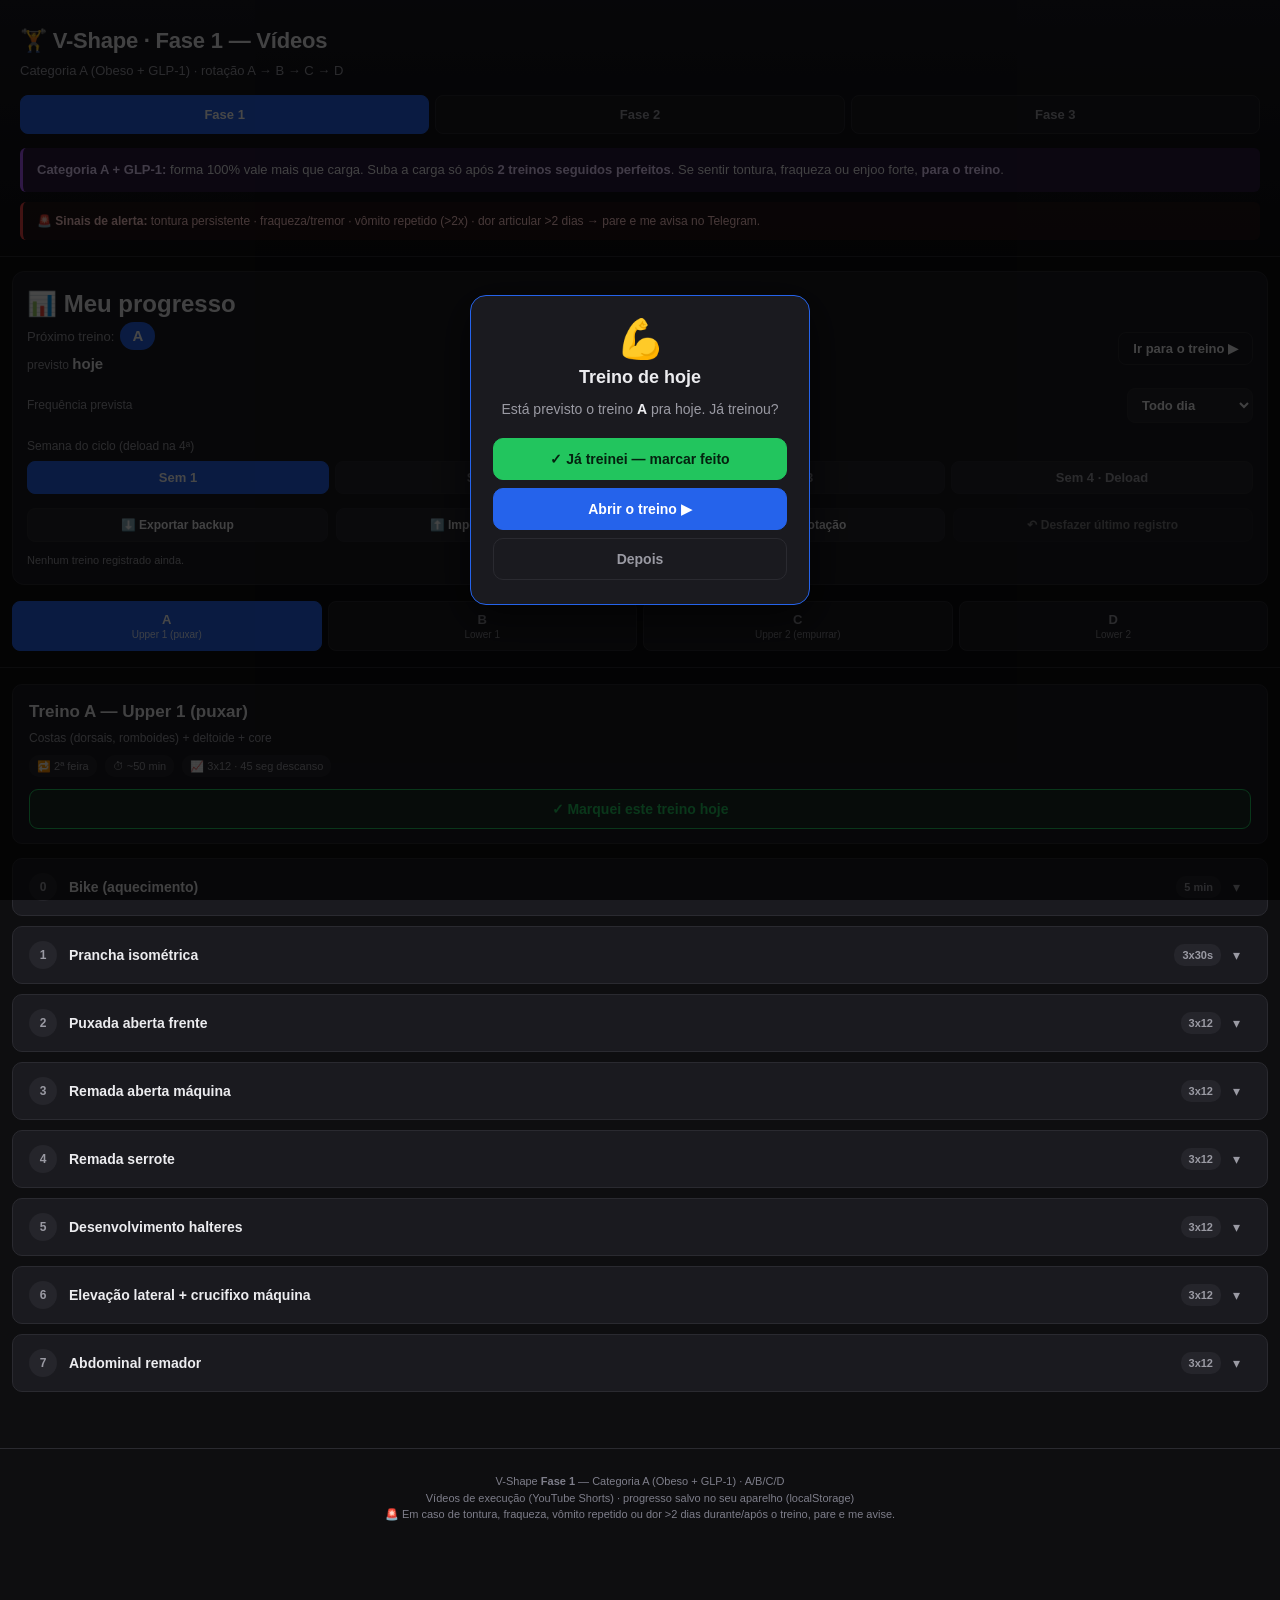
==== index.html @ 6eb4a3c4 "feat: desfazer último registro + confirmação de registro repetido marcarTreino() guarda o estado ant" ====
<!-- [2026-07-17] Protocolo "Blinda Lombar": adicionados Cat-Cow Segmentar (2x8-10)
     e Dead Bug com Controle (2x6-10/lado) no aquecimento dos dias Lower (B/D).
     Motivo: prevenção lombar pós-distensão (repouso médico 5 dias + medicação).
     Liberação médica necessária antes de executar. -->
<!DOCTYPE html>
<html lang="pt-BR">
<head>
<meta charset="UTF-8">
<meta name="viewport" content="width=device-width, initial-scale=1">
<title>V-Shape Fase 1 — Vídeos dos Treinos</title>
<meta name="theme-color" content="#3b82f6">
<meta name="apple-mobile-web-app-capable" content="yes">
<meta name="mobile-web-app-capable" content="yes">
<meta name="apple-mobile-web-app-status-bar-style" content="black-translucent">
<meta name="apple-mobile-web-app-title" content="V-Shape F1">
<link rel="manifest" href="./manifest.json">
<link rel="icon" type="image/svg+xml" href="./icon.svg">
<link rel="apple-touch-icon" href="./apple-touch-icon.png">
<style>
  :root{
    --bg:#0e0e10; --bg-card:#1a1a1f; --bg-soft:#25252b;
    --fg:#ececef; --fg-dim:#9a9aa3; --fg-mute:#7e7e8a;
    --accent:#2563eb; --accent-soft:#1e3a8a;
    --warn:#f59e0b; --warn-soft:#3a2a0e;
    --danger:#ef4444; --ok:#22c55e;
    --roxo:#a855f7; --roxo-soft:#2a1a3e;
    --border:#2a2a30;
  }
  *{box-sizing:border-box;margin:0;padding:0}
  html,body{background:var(--bg);color:var(--fg);font-family:-apple-system,BlinkMacSystemFont,"Segoe UI",Roboto,Helvetica,Arial,sans-serif;line-height:1.5}
  body{padding:0 0 60px;min-height:100vh}
  header{padding:24px 20px 16px;border-bottom:1px solid var(--border);background:linear-gradient(180deg,#181820,var(--bg))}
  header h1{font-size:22px;letter-spacing:-.01em}
  header .sub{font-size:13px;color:var(--fg-dim);margin-top:4px}
  .fase-switch{display:flex;gap:6px;margin-top:14px}
  .fase-switch a{flex:1;text-align:center;padding:9px 8px;border-radius:8px;font-size:13px;font-weight:600;text-decoration:none;border:1px solid var(--border);color:var(--fg-dim);background:var(--bg-card)}
  .fase-switch a.on{background:var(--accent);color:#fff;border-color:var(--accent)}
  .alerta{margin-top:14px;padding:12px 14px;background:var(--roxo-soft);border-left:3px solid var(--roxo);border-radius:6px;font-size:13px}
  .alerta strong{color:#e9d5ff}
  .sinais{margin-top:10px;padding:10px 14px;background:rgba(239,68,68,.08);border-left:3px solid var(--danger);border-radius:6px;font-size:12px;color:#fecaca}

  /* ===== Painel de controle ===== */
  .painel{margin:14px 12px 0;padding:14px 14px 16px;background:var(--bg-card);border:1px solid var(--border);border-radius:12px}
  .painel h3{font-size:12px;text-transform:uppercase;letter-spacing:.06em;color:var(--fg-dim);margin-bottom:10px}
  .painel-row{display:flex;flex-wrap:wrap;gap:10px;align-items:center;justify-content:space-between}
  .proximo-box{font-size:13px;color:var(--fg-dim)}
  .proximo-box b{color:var(--fg);font-size:15px}
  .proximo-tag{display:inline-block;background:var(--accent);color:#fff;font-weight:800;padding:3px 12px;border-radius:20px;font-size:15px;margin-left:6px}
  .semana-wrap{margin-top:14px}
  .semana-label{font-size:12px;color:var(--fg-dim);margin-bottom:6px;display:block}
  .semana-btns{display:flex;gap:6px}
  .semana-btns button{flex:1;padding:8px 4px;border-radius:8px;border:1px solid var(--border);background:var(--bg-soft);color:var(--fg-dim);font-size:13px;font-weight:700;cursor:pointer}
  .semana-btns button.on{background:var(--accent);color:#fff;border-color:var(--accent)}
  .semana-btns button.deload.on{background:var(--warn);color:#000;border-color:var(--warn)}
  .deload-banner{margin-top:12px;padding:11px 13px;background:var(--warn-soft);border:1px solid var(--warn);border-radius:8px;font-size:13px;color:#fde68a}
  .deload-banner strong{color:var(--warn)}
  .painel-actions{display:flex;gap:8px;margin-top:14px;flex-wrap:wrap}
  .painel-actions button{flex:1;min-width:130px;padding:9px 10px;border-radius:8px;border:1px solid var(--border);background:var(--bg-soft);color:var(--fg);font-size:12px;font-weight:600;cursor:pointer;font-family:inherit}
  .painel-actions button:hover{border-color:var(--accent)}
  .painel-actions button:disabled{opacity:.45;cursor:default;border-color:var(--border)}
  .hist-line{margin-top:10px;font-size:11px;color:var(--fg-mute)}
  .hist-line span{color:var(--fg-dim)}

  nav.tabs{display:flex;gap:6px;padding:16px 12px;background:var(--bg);position:sticky;top:0;z-index:10;border-bottom:1px solid var(--border);overflow-x:auto}
  nav.tabs button{flex:1;min-width:90px;padding:10px 8px;background:var(--bg-card);color:var(--fg-dim);border:1px solid var(--border);border-radius:8px;cursor:pointer;font-size:13px;font-weight:600;transition:all .15s}
  nav.tabs button:hover{border-color:var(--accent);color:var(--fg)}
  nav.tabs button.active{background:var(--accent);color:#fff;border-color:var(--accent)}
  nav.tabs button.feito::after{content:"✓";margin-left:5px;color:var(--ok);font-weight:800}
  nav.tabs button.active.feito::after{color:#fff}
  nav.tabs .tab-sub{display:block;font-size:10px;font-weight:400;opacity:.85;margin-top:2px}
  main{padding:16px 12px}
  .tab-content{display:none;animation:fadeIn .2s}
  .tab-content.active{display:block}
  @keyframes fadeIn{from{opacity:0;transform:translateY(4px)}to{opacity:1;transform:none}}
  .treino-header{padding:14px 16px;background:var(--bg-card);border-radius:10px;margin-bottom:14px;border:1px solid var(--border)}
  .treino-header h2{font-size:17px;margin-bottom:4px}
  .treino-header .foco{font-size:12px;color:var(--fg-dim)}
  .treino-header .meta{display:flex;gap:8px;flex-wrap:wrap;margin-top:8px}
  .treino-header .meta span{font-size:11px;padding:3px 8px;background:var(--bg-soft);border-radius:10px;color:var(--fg-dim)}
  .btn-feito{margin-top:12px;width:100%;padding:11px;border-radius:9px;border:1px solid var(--ok);background:rgba(34,197,94,.1);color:var(--ok);font-size:14px;font-weight:700;cursor:pointer;font-family:inherit}
  .btn-feito:hover{background:rgba(34,197,94,.18)}
  .btn-feito.done{background:var(--ok);color:#04210f}

  details.exercicio{background:var(--bg-card);border:1px solid var(--border);border-radius:10px;margin-bottom:10px;overflow:hidden;transition:border-color .15s}
  details.exercicio[open]{border-color:var(--accent)}
  details.exercicio summary{padding:14px 16px;cursor:pointer;list-style:none;display:flex;align-items:center;gap:12px;font-size:14px;font-weight:500;user-select:none}
  details.exercicio summary::-webkit-details-marker{display:none}
  details.exercicio summary:hover{background:rgba(59,130,246,.05)}
  .ex-num{flex:0 0 28px;height:28px;background:var(--bg-soft);color:var(--fg-dim);border-radius:50%;display:flex;align-items:center;justify-content:center;font-size:12px;font-weight:700}
  details.exercicio[open] .ex-num{background:var(--accent);color:#fff}
  .ex-nome{flex:1;font-weight:600}
  .ex-serie{font-size:11px;padding:3px 8px;background:var(--bg-soft);color:var(--fg-dim);border-radius:10px;font-weight:600;white-space:nowrap}
  .ex-toggle{flex:0 0 18px;color:var(--fg-dim);font-size:14px;transition:transform .2s}
  details.exercicio[open] .ex-toggle{transform:rotate(180deg)}
  .ex-conteudo{padding:0 16px 16px;display:grid;grid-template-columns:1fr;gap:14px}
  @media(min-width:760px){.ex-conteudo{grid-template-columns:340px 1fr}}
  .ex-video{background:#000;border-radius:8px;overflow:hidden;position:relative;aspect-ratio:9/16;max-width:280px;margin:0 auto}
  .ex-video .video-poster{position:relative;display:block;width:100%;height:100%;background:#000;cursor:pointer;overflow:hidden}
  .ex-video .video-poster img{width:100%;height:100%;object-fit:cover;display:block;transition:opacity .2s}
  .ex-video .video-poster:hover img{opacity:.8}
  .ex-video .play-btn{position:absolute;top:50%;left:50%;transform:translate(-50%,-50%);width:64px;height:64px;background:rgba(255,255,255,.95);border-radius:50%;display:flex;align-items:center;justify-content:center;color:#000;font-size:24px;padding-left:4px;box-shadow:0 4px 12px rgba(0,0,0,.4);transition:transform .15s}
  .ex-video .video-poster:hover .play-btn{transform:translate(-50%,-50%) scale(1.1)}
  .ex-video .video-poster iframe{position:absolute;inset:0;width:100%;height:100%;border:0;display:block}
  .ex-video .yt-link{display:block;text-align:center;padding:8px;background:var(--bg-soft);color:var(--accent);font-size:12px;text-decoration:none;font-weight:600}
  .ex-video .yt-link:hover{background:var(--accent-soft)}

  .combo-videos{display:grid;grid-template-columns:1fr 1fr;gap:8px}
  .combo-videos .combo-video{background:var(--bg-soft);border-radius:8px;padding:8px}
  .combo-videos .combo-video h4{font-size:11px;color:var(--fg-dim);margin-bottom:6px;text-align:center;text-transform:uppercase;letter-spacing:.05em}
  .combo-videos .combo-video .video-poster{position:relative;display:block;width:100%;aspect-ratio:9/16;border-radius:6px;background:#000;overflow:hidden;cursor:pointer}
  .combo-videos .combo-video .video-poster img{width:100%;height:100%;object-fit:cover;display:block;transition:opacity .2s}
  .combo-videos .combo-video .video-poster:hover img{opacity:.8}
  .combo-videos .combo-video .play-btn{position:absolute;top:50%;left:50%;transform:translate(-50%,-50%);width:40px;height:40px;background:rgba(255,255,255,.95);border-radius:50%;display:flex;align-items:center;justify-content:center;color:#000;font-size:16px;padding-left:3px;box-shadow:0 2px 6px rgba(0,0,0,.4);transition:transform .15s}
  .combo-videos .combo-video .video-poster:hover .play-btn{transform:translate(-50%,-50%) scale(1.1)}
  .combo-videos .combo-video .video-poster iframe{position:absolute;inset:0;width:100%;height:100%;border-radius:6px;border:0;display:block}
  .combo-videos .combo-video a.yt-mini{display:block;margin-top:4px;padding:3px 6px;background:var(--bg-card);color:var(--accent);text-align:center;text-decoration:none;font-size:10px;border-radius:4px;font-weight:600}

  .ex-grupo{font-size:12px;color:var(--fg-dim);font-style:italic;margin-bottom:10px;padding-bottom:10px;border-bottom:1px solid var(--border)}
  .ex-dicas{list-style:none;font-size:13px}
  .ex-dicas li{padding:5px 0 5px 22px;position:relative;color:var(--fg)}
  .ex-dicas li::before{position:absolute;left:0;top:5px;font-size:13px;font-weight:700}
  .ex-dicas li.ok::before{content:"✓";color:var(--ok)}
  .ex-dicas li.no::before{content:"✗";color:var(--danger)}
  .ex-respira{margin-top:10px;padding:8px 10px;background:var(--bg-soft);border-radius:6px;font-size:12px;color:var(--fg-dim)}
  .ex-respira strong{color:var(--fg)}
  .ex-aviso{margin-top:10px;padding:8px 10px;background:var(--warn-soft);border-left:2px solid var(--warn);border-radius:4px;font-size:12px;color:#fde68a}
  .ex-adapt{margin-top:10px;padding:8px 10px;background:var(--accent-soft);border-left:2px solid var(--accent);border-radius:4px;font-size:12px;color:#bfdbfe}
  .ex-adapt strong{color:#fff}

  /* ===== Técnica badge + explicação ===== */
  .tec-badge{display:inline-block;background:var(--roxo-soft);color:#e9d5ff;border:1px solid var(--roxo);font-size:10px;font-weight:700;padding:2px 8px;border-radius:10px;margin-left:6px;text-transform:uppercase;letter-spacing:.03em;white-space:nowrap}
  .tec-box{margin-bottom:12px;padding:9px 12px;background:var(--roxo-soft);border-left:2px solid var(--roxo);border-radius:6px;font-size:12px;color:#e9d5ff}
  .tec-box b{color:#fff}

  /* ===== Peso tracker ===== */
  .peso-track{margin-bottom:12px;padding:11px 12px;background:var(--bg-soft);border-radius:8px;border:1px solid var(--border)}
  .peso-track .pt-top{display:flex;align-items:center;gap:8px;flex-wrap:wrap}
  .peso-track label{font-size:11px;color:var(--fg-dim);text-transform:uppercase;letter-spacing:.05em}
  .peso-track input{width:78px;padding:8px 10px;background:var(--bg-card);border:1px solid var(--border);border-radius:7px;color:var(--fg);font-size:16px;font-weight:700;text-align:center;font-family:inherit}
  .peso-track input:focus{outline:none;border-color:var(--accent)}
  .peso-track .un{font-size:13px;color:var(--fg-dim)}
  .peso-save{padding:8px 14px;background:var(--accent);color:#fff;border:0;border-radius:7px;font-size:13px;font-weight:700;cursor:pointer;font-family:inherit}
  .peso-save:active{transform:scale(.97)}
  .peso-info{margin-top:8px;font-size:12px;color:var(--fg-dim);min-height:16px}
  .peso-info .prog-up{color:var(--ok);font-weight:700}
  .peso-info .prog-same{color:var(--fg-dim)}
  .peso-info .prog-down{color:var(--warn);font-weight:700}
  .peso-deload{margin-top:6px;font-size:12px;color:#fde68a;font-weight:600}

  /* ===== Rest timer inline ===== */
  .rest-timer{margin-top:12px;display:flex;align-items:center;gap:8px;flex-wrap:wrap}
  .rest-timer .rt-label{font-size:11px;color:var(--fg-dim);text-transform:uppercase;letter-spacing:.05em}
  .rest-btn{padding:8px 14px;border-radius:8px;border:1px solid var(--border);background:var(--bg-card);color:var(--fg);font-size:13px;font-weight:700;cursor:pointer;font-family:inherit;font-variant-numeric:tabular-nums}
  .rest-btn:hover{border-color:var(--accent)}
  .rest-btn.rodando{background:var(--accent);color:#fff;border-color:var(--accent)}
  .rest-btn.fim{background:var(--ok);color:#04210f;border-color:var(--ok)}

  /* ===== Prancha timer (reuso Fase 1) ===== */
  .prancha-timer{background:var(--bg-soft);border-radius:12px;padding:18px;margin-bottom:14px;text-align:center;border:2px solid var(--border);transition:border-color .2s}
  .prancha-timer.rodando{border-color:var(--accent)}
  .prancha-timer.pausado{border-color:var(--warn)}
  .prancha-timer.pronto{border-color:var(--ok)}
  .prancha-timer.completo{border-color:var(--ok);background:linear-gradient(180deg,var(--bg-soft),rgba(34,197,94,.08))}
  .timer-serie{font-size:11px;color:var(--fg-dim);text-transform:uppercase;letter-spacing:.08em;margin-bottom:4px}
  .timer-relogio{font-size:54px;font-weight:800;color:var(--accent);font-variant-numeric:tabular-nums;line-height:1;margin:6px 0 12px}
  .prancha-timer.completo .timer-relogio{color:var(--ok);font-size:48px}
  .timer-progress{height:6px;background:var(--border);border-radius:3px;overflow:hidden;margin-bottom:14px}
  .timer-progress-bar{height:100%;background:var(--accent);width:0%;transition:width 1s linear}
  .prancha-timer.completo .timer-progress-bar{background:var(--ok);width:100%!important}
  .timer-controls{display:flex;gap:8px;justify-content:center;flex-wrap:wrap}
  .timer-btn{padding:10px 18px;border-radius:8px;border:1px solid var(--border);background:var(--bg-card);color:var(--fg);font-size:14px;font-weight:600;cursor:pointer;transition:all .15s;font-family:inherit}
  .timer-btn:hover{border-color:var(--accent);transform:translateY(-1px)}
  .timer-btn-start{background:var(--ok);color:#fff;border-color:var(--ok)}
  .timer-btn-pause{background:var(--warn);color:#000;border-color:var(--warn)}
  .timer-btn-next{background:var(--accent);color:#fff;border-color:var(--accent)}
  .timer-series{display:flex;gap:8px;justify-content:center;margin-top:14px}
  .serie-dot{width:11px;height:11px;border-radius:50%;background:var(--border);transition:all .2s}
  .serie-dot.active{background:var(--accent);box-shadow:0 0 0 3px rgba(59,130,246,.25)}
  .serie-dot.done{background:var(--ok)}
  @keyframes pulse-win{0%,100%{transform:scale(1)}50%{transform:scale(1.06)}}
  .prancha-timer.completo .timer-relogio{animation:pulse-win .6s 3}

  /* carga rotulada (combos/super-série) */
  .peso-track .pt-nome{font-size:12px;color:var(--accent);font-weight:700;flex:1 0 100%;margin-bottom:2px}
  /* frequência + previsão */
  .freq-sel{padding:8px 10px;background:var(--bg-soft);border:1px solid var(--border);border-radius:8px;color:var(--fg);font-size:13px;font-weight:600;font-family:inherit}
  .prev-info{font-size:12px;color:var(--fg-dim);margin-top:3px}
  .prev-info b{color:var(--fg)}
  .prev-atraso{color:var(--warn);font-weight:600}
  /* modal lembrete */
  .modal-overlay{position:fixed;inset:0;background:rgba(0,0,0,.72);display:flex;align-items:center;justify-content:center;padding:24px;z-index:100;animation:fadeIn .2s}
  .modal-overlay[hidden]{display:none}
  .modal-box{background:var(--bg-card);border:1px solid var(--accent);border-radius:16px;padding:24px 22px;max-width:340px;width:100%;text-align:center;box-shadow:0 12px 40px rgba(0,0,0,.6)}
  .modal-emoji{font-size:38px;line-height:1;margin-bottom:6px}
  .modal-box h3{font-size:18px;margin-bottom:8px}
  .modal-box p{font-size:14px;color:var(--fg-dim);margin-bottom:18px}
  .modal-box p b{color:var(--fg)}
  .modal-actions{display:flex;flex-direction:column;gap:8px}
  .modal-btn{padding:12px;border-radius:10px;border:1px solid var(--border);font-size:14px;font-weight:700;cursor:pointer;font-family:inherit}
  .modal-btn-ok{background:var(--ok);color:#04210f;border-color:var(--ok)}
  .modal-btn-ir{background:var(--accent);color:#fff;border-color:var(--accent)}
  .modal-btn-off{background:transparent;color:var(--fg-dim)}
  .ex-aviso-medico{margin-top:10px;padding:10px 12px;background:rgba(239,68,68,.12);border-left:3px solid var(--danger);border-radius:4px;font-size:12px;color:#fecaca}
  .ex-aviso-medico strong{color:var(--danger)}
  .ex-placeholder-vid{display:flex;align-items:center;justify-content:center;background:var(--bg-soft);aspect-ratio:9/16;max-width:280px;margin:0 auto;border-radius:8px;border:1px dashed var(--border);padding:16px;text-align:center}
  .ex-placeholder-vid span{color:var(--fg-mute);font-size:12px;line-height:1.5}
  footer{padding:24px 20px;text-align:center;font-size:11px;color:var(--fg-mute);border-top:1px solid var(--border);margin-top:30px}
  footer a{color:var(--accent);text-decoration:none}
  .toast{position:fixed;left:50%;bottom:24px;transform:translateX(-50%) translateY(20px);background:var(--bg-card);border:1px solid var(--accent);color:var(--fg);padding:11px 18px;border-radius:10px;font-size:13px;font-weight:600;opacity:0;pointer-events:none;transition:all .25s;z-index:50;box-shadow:0 8px 24px rgba(0,0,0,.5)}
  .toast.show{opacity:1;transform:translateX(-50%) translateY(0)}
</style>
</head>
<body>

<header>
  <h1>🏋️ V-Shape · Fase 1 — Vídeos</h1>
  <div class="sub">Categoria A (Obeso + GLP-1) · rotação A → B → C → D</div>
  <div class="fase-switch">
    <a href="./index.html" class="on">Fase 1</a>
    <a href="./fase2.html">Fase 2</a>
    <a href="./fase3.html">Fase 3</a>
  </div>
  <div class="alerta">
    <strong>Categoria A + GLP-1:</strong> forma 100% vale mais que carga. Suba a carga só após <strong>2 treinos seguidos perfeitos</strong>. Se sentir tontura, fraqueza ou enjoo forte, <strong>para o treino</strong>.
  </div>
  <div class="sinais">
    🚨 <strong>Sinais de alerta:</strong> tontura persistente · fraqueza/tremor · vômito repetido (&gt;2x) · dor articular &gt;2 dias → pare e me avisa no Telegram.
  </div>
</header>

<!-- ===== Painel de controle ===== -->
<section class="painel">
  <h2>📊 Meu progresso</h2>
  <div class="painel-row">
    <div class="proximo-box">Próximo treino:<span class="proximo-tag" id="proximoTag">A</span><div class="prev-info" id="previsaoInfo"></div></div>
    <button class="rest-btn" id="irProximo" style="padding:8px 14px">Ir para o treino ▶</button>
  </div>

  <div class="painel-row" style="margin-top:12px">
    <label class="semana-label" style="margin:0">Frequência prevista</label>
    <select id="freqSel" class="freq-sel">
      <option value="1">Todo dia</option>
      <option value="2">A cada 2 dias</option>
      <option value="3">A cada 3 dias</option>
    </select>
  </div>

  <div class="semana-wrap">
    <span class="semana-label">Semana do ciclo (deload na 4ª)</span>
    <div class="semana-btns" id="semanaBtns">
      <button data-sem="1">Sem 1</button>
      <button data-sem="2">Sem 2</button>
      <button data-sem="3">Sem 3</button>
      <button data-sem="4" class="deload">Sem 4 · Deload</button>
    </div>
    <div class="deload-banner" id="deloadBanner" hidden>
      ⚠️ <strong>SEMANA DE DELOAD.</strong> Reduza a carga pra ~50% do seu peso atual (mostrado em cada exercício). Mantenha as repetições, foque em execução perfeita. É recuperação — não force.
    </div>
  </div>

  <div class="painel-actions">
    <button id="btnExportar">⬇️ Exportar backup</button>
    <button id="btnImportar">⬆️ Importar backup</button>
    <button id="btnReset">↻ Resetar rotação</button>
    <button id="btnDesfazer">↶ Desfazer último registro</button>
  </div>
  <input type="file" id="fileImport" accept="application/json" hidden>
  <div class="hist-line" id="histLine"></div>
</section>

<!-- ===== Modal lembrete de treino ===== -->
<div class="modal-overlay" id="modalLembrete" hidden>
  <div class="modal-box">
    <div class="modal-emoji">💪</div>
    <h3>Treino de hoje</h3>
    <p id="modalTxt"></p>
    <div class="modal-actions">
      <button class="modal-btn modal-btn-ok" id="modalMarcar" type="button">✓ Já treinei — marcar feito</button>
      <button class="modal-btn modal-btn-ir" id="modalIr" type="button">Abrir o treino ▶</button>
      <button class="modal-btn modal-btn-off" id="modalDepois" type="button">Depois</button>
    </div>
  </div>
</div>

<nav class="tabs" role="tablist" id="tabs"></nav>

<main id="main"></main>

<footer>
  <p>V-Shape <strong>Fase 1</strong> — Categoria A (Obeso + GLP-1) · A/B/C/D</p>
  <p>Vídeos de execução (YouTube Shorts) · progresso salvo no seu aparelho (localStorage)</p>
  <p>🚨 Em caso de tontura, fraqueza, vômito repetido ou dor &gt;2 dias durante/após o treino, pare e me avise.</p>
</footer>

<div class="toast" id="toast"></div>

<script>
/* =========================================================
   DADOS DA FASE 2  (extraídos do PDF oficial FASE2.pdf)
   ========================================================= */
const ORDEM = ['A','B','C','D'];

// (Fase 1 não usa técnicas de intensificação — objeto mantido por compatibilidade do motor)
const TEC = {};

const RESPIRA_PADRAO = 'expirar na força, inspirar na volta.';

const PRANCHA_DICAS = [
  ['Corpo em linha reta: cabeça → ombros → quadril → calcanhares','ok'],
  ['Contraia glúteo + abdômen o tempo todo','ok'],
  ['Cotovelos DEBAIXO dos ombros (90°)','ok'],
  ['NÃO deixe o quadril cair (compensa lombar → dor)','no'],
  ['NÃO suba o quadril (diminui o trabalho do core)','no']
];
const PRANCHA_AVISO = '<strong>Categoria A:</strong> 30s é o MÍNIMO viável. Foco em FORMA, não em tempo. Se 30s for fácil: 35-40s. Se a forma cair antes: 20-25s e evolui.';

const TREINOS = {
  A:{
    nome:'Treino A — Upper 1 (puxar)', foco:'Costas (dorsais, romboides) + deltoide + core',
    dia:'2ª feira', dur:'~50 min', reps:'3x12', descanso:'45 seg',
    aquecimento:'5 min bike',
    ex:[
      {tipo:'bike'},
      {tipo:'prancha', serie:'3x30s', seg:30, vid:'uxPlAbWFUDs', dicas:PRANCHA_DICAS, aviso:PRANCHA_AVISO, respira:'lenta, nunca prender o ar.'},
      {nome:'Puxada aberta frente', serie:'3x12', vid:['_2MfZAj98tk'],
        grupo:'Dorsais (latíssimo do dorso), romboides, bíceps',
        dicas:[['Pegada um pouco mais aberta que a largura dos ombros','ok'],['Puxa cotovelos PRA BAIXO E PRA TRÁS (não pra frente)','ok'],['Peito "vai na barra" — 1-2s de contração no final','ok'],['Costas apoiadas no banco, abdômen contraído','ok'],['NÃO jogar a cabeça pra trás (machuca cervical)','no'],['NÃO usar impulso do tronco','no']],
        respira:'expirar ao puxar (contrário da intuição!), inspirar na volta.'},
      {nome:'Remada aberta máquina', serie:'3x12', vid:['14GcffFimi0'],
        grupo:'Dorsais, romboides, trapézio médio, bíceps',
        dicas:[['Peito ENCOSTADO no apoio o tempo todo','ok'],['Puxa cotovelos PRA TRÁS, próximos do tronco','ok'],['No final, contrai escapular (junta omoplatas) 1-2s','ok'],['NÃO encolher o ombro nas orelhas','no'],['NÃO usar impulso do tronco','no']],
        respira:'expirar ao puxar, inspirar na volta.',
        adapt:'Sem a máquina aberta? Use <strong>remada baixa na polia</strong>.'},
      {nome:'Remada serrote', serie:'3x12', vid:['mjFIZX68F_8'],
        grupo:'Dorsais, trapézio, deltoide posterior, bíceps',
        dicas:[['1 halter, apoio de joelho + mão no banco (posição "serrote")','ok'],['Costas PARALELAS ao chão (não arqueia lombar)','ok'],['Puxa cotovelo pra trás, próximo do tronco','ok'],['Desce devagar (3-4s) — a excêntrica ganha força','ok'],['NÃO rotacionar o tronco','no'],['NÃO usar o bíceps como motor (puxa com as costas)','no']],
        respira:'expirar ao puxar, inspirar na volta.',
        aviso:'<strong>Categoria A:</strong> core firme o tempo todo. Se a lombar doer, a carga está alta ou a forma caiu.'},
      {nome:'Desenvolvimento halteres', serie:'3x12', vid:['5I7ogOjvdnc'],
        grupo:'Deltoide (anterior e medial), tríceps',
        dicas:[['Sentado no banco com apoio — mais seguro que em pé','ok'],['Halteres na altura dos ombros no início','ok'],['Sobe até o topo da cabeça (sem bater os halteres)','ok'],['Cotovelos a ~45° do tronco','ok'],['NÃO travar o cotovelo no topo','no'],['NÃO jogar a lombar pra trás','no']],
        respira:'expirar ao subir, inspirar na descida.'},
      {nome:'Elevação lateral + crucifixo máquina', serie:'3x12', combo:['Elevação lateral','Crucifixo máquina'], vid:['nhQ4mdk0TmM','9BEQWr0u-ac'],
        grupo:'Deltoide medial + peitoral',
        dicas:[['A) Lateral: sobe até a altura do ombro, polegar pra cima, desce controlado','ok'],['B) Crucifixo: amplitude completa, sem travar cotovelo','ok'],['Carga LEVE em ambos — foco é pump, não força','ok'],['NÃO subir a lateral acima do ombro (manguito)','no']],
        aviso:'<strong>Categoria A:</strong> se a carga não der pra fazer os dois com qualidade, abaixa. Fase 1 é fundação.'},
      {nome:'Abdominal remador', serie:'3x12', vid:['2ephPjg2CZs'],
        grupo:'Reto abdominal, oblíquos, flexores do quadril',
        dicas:[['Antebraços nos estofados, mãos nas alças','ok'],['Flexiona o quadril — joelhos em direção ao peito','ok'],['No final, contrai abdômen e segura 1s','ok'],['Volta devagar (não solta)','ok'],['NÃO usar impulso','no'],['NÃO puxar com a força dos braços — motor é o core','no']],
        respira:'expirar ao flexionar (contração), inspirar na volta.',
        aviso:'<strong>Categoria A:</strong> amplitude que mantenha a lombar protegida.'}
    ]
  },
  B:{
    nome:'Treino B — Lower 1', foco:'Quadríceps + posterior de coxa + adutores/abdutores',
    dia:'4ª feira', dur:'~55 min', reps:'3x12', descanso:'45 seg',
    aquecimento:'10 min bike',
    ex:[
      {tipo:'bike'},
      {tipo:'prancha', serie:'3x30s', seg:30, vid:'uxPlAbWFUDs', dicas:PRANCHA_DICAS, respira:'lenta, nunca prender o ar.'},
      {nome:'Cat-Cow Segmentar', serie:'2x8-10', vid:['GhJNN8OKrR4'], semCarga:true,
        grupo:'Mobilidade lombar (multífidos, eretores da espinha)',
        dicas:[['Posição de 4 apoios: mãos sob ombros, joelhos sob quadril','ok'],['Inspira arqueando (cow), expira arredondando (cat) — DEVAGAR','ok'],['Segmenta o movimento: lombar → torácica → cervical','ok'],['NÃO faça rápido — o objetivo é mobilidade segmentar','no']],
        respira:'inspirar na extensão (cow), expirar na flexão (cat).',
        avisoMedico:'🩺 <strong>Liberação médica pendente:</strong> NÃO execute até confirmação de alta (distensão lombar 17/07/2026). Protocolo Blinda Lombar.'},
      {nome:'Dead Bug com Controle', serie:'2x6-10 /lado', vid:['uwta311b4Ek'], semCarga:true,
        grupo:'Estabilidade segmentar / core profundo (transverso, oblíquos, multífidos)',
        dicas:[['Deitado de costas, braços estendidos pro teto, joelhos a 90°','ok'],['Estenda braço oposto + perna oposta SEM a lombar descolar do chão','ok'],['Volta devagar e alterna — 1 rep = 1 lado','ok'],['NÃO deixe a lombar arquear (pressione o chão o tempo todo)','no']],
        respira:'expirar ao estender braço+perna, inspirar ao voltar.',
        avisoMedico:'🩺 <strong>Liberação médica pendente:</strong> NÃO execute até confirmação de alta (distensão lombar 17/07/2026). Protocolo Blinda Lombar.'},
      {nome:'Cadeira extensora', serie:'3x12', vid:['PzIfB9MiiX8'],
        grupo:'Quadríceps (reto femoral, vastos)',
        dicas:[['Eixo da máquina alinhado com o joelho','ok'],['Costas bem apoiadas, cinto afivelado se tiver','ok'],['Sobe controlado, 2s em cima contraindo o quadríceps','ok'],['Desce devagar (3-4s)','ok'],['NÃO travar o joelho na extensão total','no'],['NÃO fazer rápido','no']],
        respira:'expirar ao subir, inspirar na descida.',
        aviso:'<strong>Categoria A + joelho:</strong> qualquer dor no joelho → para e testa carga mais leve.'},
      {nome:'Leg press 45° (pés afastados)', serie:'3x12', vid:['NY5fw4Zaofg'],
        grupo:'Quadríceps, glúteo máximo, posteriores',
        dicas:[['Pés na largura do quadril, pontas levemente pra fora','ok'],['Lombar TOTALMENTE colada no banco','ok'],['Desce até ~90° (profundidade confortável)','ok'],['Empurra com quadríceps + glúteo','ok'],['NÃO tirar o quadril do banco (risco de hérnia)','no'],['NÃO travar o joelho em cima','no']],
        respira:'expirar ao empurrar, inspirar na descida.',
        aviso:'<strong>Categoria A:</strong> cuidado com a profundidade. Respeita o joelho.'},
      {nome:'Agachamento Smith', serie:'3x12', vid:['nQzIKqrMErE'],
        grupo:'Quadríceps, glúteos, posteriores, core',
        dicas:[['Barra no trapézio (não no pescoço)','ok'],['Pés um pouco à frente (Smith fixa a barra)','ok'],['Lombar neutra, peito aberto','ok'],['Desce controlando — joelhos não passam muito da ponta do pé','ok'],['NÃO travar a barra em cima','no'],['NÃO arredondar as costas','no']],
        respira:'inspirar no topo, prender descendo, expirar ao passar do ponto mais baixo.',
        aviso:'<strong>Categoria A:</strong> amplitude até onde lombar e joelho suportarem (90° costuma ser o ideal).',
        adapt:'Sem Smith? <strong>Leg press 45</strong> ou <strong>agachamento com halter</strong>.'},
      {nome:'Cadeira flexora', serie:'3x12', vid:['T46yKiz8laY'],
        grupo:'Posteriores de coxa',
        dicas:[['Almofada ACIMA do tornozelo (não em cima do pé)','ok'],['Puxa o calcanhar em direção ao glúteo, 2s em cima','ok'],['Desce devagar (3-4s)','ok'],['NÃO levantar o quadril do banco','no'],['NÃO usar impulso','no']],
        respira:'expirar ao puxar, inspirar na volta.'},
      {nome:'Cadeira abdutora', serie:'3x12', vid:['nabhYLtz8Gg'],
        grupo:'Glúteo médio, TFL',
        dicas:[['Costas apoiadas, abdômen contraído','ok'],['Abre controlando, 2s no final','ok'],['Devagar na volta (excêntrica)','ok'],['NÃO rotacionar o quadril','no']],
        respira:'expirar ao abrir, inspirar ao voltar.'},
      {nome:'Cadeira adutora', serie:'3x12', vid:['XbhmXUYp8hs'],
        grupo:'Adutores',
        dicas:[['Costas apoiadas, abdômen contraído','ok'],['Fecha controlando, 2s no final','ok'],['Devagar na volta','ok'],['NÃO forçar amplitude máxima se o quadril reclamar','no']],
        respira:'expirar ao fechar, inspirar ao voltar.',
        aviso:'<strong>Categoria A:</strong> amplitude até onde o quadril permitir (pode ser reduzida no início).'}
    ]
  },
  C:{
    nome:'Treino C — Upper 2 (empurrar)', foco:'Peito + deltoide + costas (puxada supinada)',
    dia:'6ª feira', dur:'~50 min', reps:'3x12', descanso:'45 seg',
    aquecimento:'10 min bike',
    ex:[
      {tipo:'bike'},
      {tipo:'prancha', serie:'3x30s', seg:30, vid:'uxPlAbWFUDs', dicas:PRANCHA_DICAS, respira:'lenta, nunca prender o ar.'},
      {nome:'Supino inclinado halteres', serie:'3x12', vid:['wkUemXl4vFI'],
        grupo:'Peitoral clavicular, deltoide anterior, tríceps',
        dicas:[['Banco a 30-45°','ok'],['Pés firmes no chão (estabilidade vem de baixo)','ok'],['Escápulas retraídas e debaixo do banco','ok'],['Halteres descem na linha do peitoral','ok'],['Cotovelos a ~45° do tronco','ok'],['NÃO bater os halteres no topo','no'],['NÃO arquear a lombar em excesso','no']],
        respira:'inspirar descendo, expirar ao empurrar.'},
      {nome:'Supino máquina', serie:'3x12', vid:['acC6hFJuQPU'],
        grupo:'Peitoral maior, deltoide anterior, tríceps',
        dicas:[['Alças na altura do peito (não do ombro/pescoço)','ok'],['Costas bem apoiadas, escápulas retraídas','ok'],['Empurra sem travar o cotovelo','ok'],['Desce devagar (excêntrica importa)','ok'],['NÃO usar carga que levante o quadril do banco','no']],
        respira:'expirar ao empurrar, inspirar na volta.',
        aviso:'<strong>Categoria A:</strong> máquina é mais segura (trajetória fixa, sem estabilizar peso).',
        adapt:'Sem a máquina? <strong>Supino reto com halter ou barra</strong>.'},
      {nome:'Supino reto Smith', serie:'3x12', vid:['vGqxqSs37_g'],
        grupo:'Peitoral (fibras esternais), deltoide anterior, tríceps',
        dicas:[['Barra passa em cima do peitoral (não do pescoço)','ok'],['Escápulas retraídas e contraídas no banco','ok'],['Pés firmes, lombar neutra (pequeno arco é ok)','ok'],['NÃO descer com impacto (controla a descida)','no'],['NÃO travar o cotovelo em cima','no']],
        respira:'inspirar descendo, expirar ao empurrar.',
        aviso:'<strong>Categoria A:</strong> Smith é ótimo pra começar (estabilidade total).'},
      {nome:'Desenvolvimento halteres', serie:'3x12', vid:['5I7ogOjvdnc'],
        grupo:'Deltoide (anterior e medial), tríceps',
        dicas:[['Sentado com apoio lombar','ok'],['Halteres na altura dos ombros no início','ok'],['Sobe até o topo da cabeça, sem bater halteres','ok'],['Cotovelos a ~45° do tronco','ok'],['NÃO travar o cotovelo no topo','no']],
        respira:'expirar ao subir, inspirar na descida.'},
      {nome:'Elevação lateral + puxada supinada', serie:'3x12', combo:['Elevação lateral','Puxada frente supinada'], vid:['nhQ4mdk0TmM','RwcLBaFCsu4'],
        grupo:'Deltoide medial + dorsais',
        dicas:[['A) Lateral: sobe até o ombro, polegar pra cima','ok'],['B) Supinada: palmas pra você, pegada na largura dos ombros, foco em dorsais','ok'],['Carga LEVE em ambos','ok'],['NÃO subir a lateral acima do ombro','no'],['NÃO usar impulso na puxada','no']],
        aviso:'<strong>Categoria A:</strong> carga LEVE, foco em densidade. Fase 1 é fundação.'},
      {nome:'Remada máquina pegada neutra', serie:'3x12', vid:['Sq7rWvJtzDY'],
        grupo:'Dorsais, romboides, trapézio, bíceps (pegada neutra)',
        dicas:[['Peito no apoio o tempo todo','ok'],['Puxa cotovelos pra trás e pra BAIXO','ok'],['Contrai escapular e segura 1-2s no pico','ok'],['Pegada neutra = palmas se encarando','ok'],['NÃO encolher o ombro nas orelhas','no']],
        respira:'expirar ao puxar, inspirar na volta.'}
    ]
  },
  D:{
    nome:'Treino D — Lower 2', foco:'Posterior de coxa + glúteo + quadril',
    dia:'2ª feira seguinte', dur:'~55 min', reps:'3x12', descanso:'45 seg',
    aquecimento:'10 min bike',
    ex:[
      {tipo:'bike'},
      {tipo:'prancha', serie:'3x30s', seg:30, vid:'uxPlAbWFUDs', dicas:PRANCHA_DICAS, respira:'lenta, nunca prender o ar.'},
      {nome:'Cat-Cow Segmentar', serie:'2x8-10', vid:['GhJNN8OKrR4'], semCarga:true,
        grupo:'Mobilidade lombar (multífidos, eretores da espinha)',
        dicas:[['Posição de 4 apoios: mãos sob ombros, joelhos sob quadril','ok'],['Inspira arqueando (cow), expira arredondando (cat) — DEVAGAR','ok'],['Segmenta o movimento: lombar → torácica → cervical','ok'],['NÃO faça rápido — o objetivo é mobilidade segmentar','no']],
        respira:'inspirar na extensão (cow), expirar na flexão (cat).',
        avisoMedico:'🩺 <strong>Liberação médica pendente:</strong> NÃO execute até confirmação de alta (distensão lombar 17/07/2026). Protocolo Blinda Lombar.'},
      {nome:'Dead Bug com Controle', serie:'2x6-10 /lado', vid:['uwta311b4Ek'], semCarga:true,
        grupo:'Estabilidade segmentar / core profundo (transverso, oblíquos, multífidos)',
        dicas:[['Deitado de costas, braços estendidos pro teto, joelhos a 90°','ok'],['Estenda braço oposto + perna oposta SEM a lombar descolar do chão','ok'],['Volta devagar e alterna — 1 rep = 1 lado','ok'],['NÃO deixe a lombar arquear (pressione o chão o tempo todo)','no']],
        respira:'expirar ao estender braço+perna, inspirar ao voltar.',
        avisoMedico:'🩺 <strong>Liberação médica pendente:</strong> NÃO execute até confirmação de alta (distensão lombar 17/07/2026). Protocolo Blinda Lombar.'},
      {nome:'Cadeira flexora', serie:'3x12', vid:['T46yKiz8laY'],
        grupo:'Posteriores de coxa',
        dicas:[['Eixo alinhado com o joelho','ok'],['Almofada ACIMA do tornozelo','ok'],['Puxa o calcanhar ao glúteo, 2s em cima','ok'],['Desce devagar','ok'],['NÃO levantar o quadril do banco','no']],
        respira:'expirar ao puxar, inspirar na volta.'},
      {nome:'Elevação pélvica', serie:'3x12', vid:['1gVulBzh43o'],
        grupo:'Glúteo máximo, posteriores',
        dicas:[['Costas apoiadas no banco, pés firmes na largura do quadril','ok'],['Sobe o quadril até alinhar coxa-tronco (sem hiperextender)','ok'],['Contrai o glúteo FORTE no topo, 2s','ok'],['Desce devagar (3-4s)','ok'],['NÃO empurrar a lombar pra cima','no'],['NÃO usar carga que comprometa a posição','no']],
        respira:'expirar ao subir, inspirar na descida.',
        aviso:'<strong>Categoria A:</strong> peso do corpo + carga leve/média basta. Carga excessiva faz a lombar trabalhar.'},
      {nome:'Agachamento Smith', serie:'3x12', vid:['nQzIKqrMErE'],
        grupo:'Quadríceps, glúteos, posteriores',
        dicas:[['Barra no trapézio (não no pescoço)','ok'],['Pés um pouco à frente (Smith fixa a barra)','ok'],['Lombar neutra, peito aberto','ok'],['NÃO arredondar as costas','no'],['NÃO travar a barra em cima','no']],
        respira:'inspirar no topo, prender descendo, expirar ao passar do ponto mais baixo.',
        adapt:'Sem Smith? <strong>Leg press 45</strong> ou <strong>agachamento com halter</strong>.'},
      {nome:'Cadeira extensora', serie:'3x12', vid:['PzIfB9MiiX8'],
        grupo:'Quadríceps',
        dicas:[['Eixo alinhado com o joelho, banco ajustado','ok'],['Sobe controlada, 2s em cima','ok'],['Desce devagar','ok'],['NÃO travar o joelho na extensão','no']],
        respira:'expirar ao subir, inspirar na descida.'},
      {nome:'Cadeira abdutora', serie:'3x12', vid:['nabhYLtz8Gg'],
        grupo:'Glúteo médio, TFL',
        dicas:[['Costas apoiadas, abdômen contraído','ok'],['Abre controlada, 2s no final','ok'],['NÃO rotacionar o quadril','no']],
        respira:'expirar ao abrir, inspirar ao voltar.'},
      {nome:'Cadeira adutora', serie:'3x12', vid:['XbhmXUYp8hs'],
        grupo:'Adutores',
        dicas:[['Costas apoiadas, abdômen contraído','ok'],['Fecha controlada, 2s no final','ok'],['NÃO forçar amplitude máxima no início','no']],
        respira:'expirar ao fechar, inspirar ao voltar.'}
    ]
  }
};

const LS = {
  pesos:'vshape_f1_pesos',
  semana:'vshape_f1_semana',
  rotacao:'vshape_f1_rotacao',
  feitoHoje:'vshape_f1_feitohoje',
  freq:'vshape_f1_freq'
};
const load = (k,def)=>{ try{ const v=localStorage.getItem(k); return v?JSON.parse(v):def; }catch(e){ return def; } };
const save = (k,v)=>{ try{ localStorage.setItem(k,JSON.stringify(v)); }catch(e){} };

let pesos   = load(LS.pesos, {});                       // {"A2-2":{atual:40,anterior:35}}
let semana  = load(LS.semana, 1);                       // 1..4
let rotacao = load(LS.rotacao, {proximo:'A', hist:[]});// {proximo, hist, dataPrevista, atrasadoDe}
let freq    = load(LS.freq, 1);                         // dias entre treinos previstos

const DELOAD_FATOR = 0.5; // deload = 50% do peso atual

/* =========================================================
   HELPERS
   ========================================================= */
const san = v => String(v==null?"":v).replace(/[<>&]/g,"");
const el = (tag,cls,html)=>{ const e=document.createElement(tag); if(cls)e.className=cls; if(html!=null)e.innerHTML=html; return e; };
const hoje = ()=>{ const d=new Date(); return `${d.getFullYear()}-${String(d.getMonth()+1).padStart(2,'0')}-${String(d.getDate()).padStart(2,'0')}`; };
const fmtData = iso => { const [y,m,d]=iso.split('-'); return `${d}/${m}`; };
const addDias = (iso,n)=>{ const [y,m,d]=iso.split('-').map(Number); const dt=new Date(y,m-1,d+n); return `${dt.getFullYear()}-${String(dt.getMonth()+1).padStart(2,'0')}-${String(dt.getDate()).padStart(2,'0')}`; };
// Backup importado: mantém só o que tem o formato esperado (o resto é descartado)
const DATA_RE=/^\d{4}-\d{2}-\d{2}$/;
const numOk = v => typeof v==='number' && isFinite(v);
function validarBackup(d){
  const ok={};
  if(!d||typeof d!=='object') return ok;
  if(d.pesos&&typeof d.pesos==='object'){
    ok.pesos={};
    Object.entries(d.pesos).forEach(([k,p])=>{
      if(!p||!numOk(p.atual)) return;
      ok.pesos[k]=numOk(p.anterior)?{atual:p.atual,anterior:p.anterior}:{atual:p.atual};
    });
  }
  if(d.rotacao&&typeof d.rotacao==='object'){
    const r=d.rotacao;
    ok.rotacao={
      proximo: ORDEM.includes(r.proximo)?r.proximo:ORDEM[0],
      hist: Array.isArray(r.hist)?r.hist.filter(h=>h&&ORDEM.includes(h.t)&&DATA_RE.test(h.d)).slice(0,12):[]
    };
    if(DATA_RE.test(r.dataPrevista)) ok.rotacao.dataPrevista=r.dataPrevista;
    if(DATA_RE.test(r.atrasadoDe)) ok.rotacao.atrasadoDe=r.atrasadoDe;
  }
  if([1,2,3].includes(d.freq)) ok.freq=d.freq;
  if([1,2,3,4].includes(d.semana)) ok.semana=d.semana;
  if(d.feitoHoje&&typeof d.feitoHoje==='object'){
    ok.feitoHoje={};
    Object.entries(d.feitoHoje).forEach(([k,v])=>{ if(ORDEM.includes(k)&&DATA_RE.test(v)) ok.feitoHoje[k]=v; });
  }
  return ok;
}

// Agendamento: garante dataPrevista e "rola" pra hoje se estiver vencida
function ajustarPrevisao(){
  let mudou=false;
  if(!rotacao.dataPrevista){ rotacao.dataPrevista=hoje(); mudou=true; }
  if(rotacao.dataPrevista < hoje()){ rotacao.atrasadoDe=rotacao.atrasadoDe||rotacao.dataPrevista; rotacao.dataPrevista=hoje(); mudou=true; }
  if(rotacao.dataPrevista > hoje() && rotacao.atrasadoDe){ rotacao.atrasadoDe=null; mudou=true; }
  if(mudou) save(LS.rotacao,rotacao);
}
function textoPrevisao(){
  const dp=rotacao.dataPrevista;
  if(!dp) return '';
  if(dp===hoje()) return rotacao.atrasadoDe
    ? `previsto <b>hoje</b> · <span class="prev-atraso">atrasado desde ${san(fmtData(rotacao.atrasadoDe))}</span>`
    : `previsto <b>hoje</b>`;
  return `previsto p/ ${san(fmtData(dp))}`;
}

function toast(msg){
  const t=document.getElementById('toast');
  t.textContent=msg; t.classList.add('show');
  clearTimeout(t._to); t._to=setTimeout(()=>t.classList.remove('show'),1800);
}

function videoPosterHTML(id, alt){
  return `<a class="video-poster" data-vid="${id}" href="https://www.youtube.com/watch?v=${id}" target="_blank" rel="noopener" aria-label="Assistir ${alt} no YouTube"><img src="https://i.ytimg.com/vi/${id}/hqdefault.jpg" alt="${alt}" loading="lazy"><div class="play-btn">▶</div></a>`;
}

/* =========================================================
   RENDER
   ========================================================= */
function pranchaHTML(seg){
  return `<div class="prancha-timer" data-serie-atual="1" data-serie-total="3" data-segundos="${seg}" role="timer" aria-label="Cronometro de prancha">
    <div class="timer-serie">Série <span class="serie-num">1</span> de 3</div>
    <div class="timer-relogio" aria-live="polite">${String(Math.floor(seg/60)).padStart(2,'0')}:${String(seg%60).padStart(2,'0')}</div>
    <div class="timer-progress"><div class="timer-progress-bar"></div></div>
    <div class="timer-controls">
      <button class="timer-btn timer-btn-start" type="button">▶ Iniciar</button>
      <button class="timer-btn timer-btn-pause" type="button" hidden>⏸ Pausar</button>
      <button class="timer-btn timer-btn-next" type="button" hidden>Próxima série ▶</button>
      <button class="timer-btn timer-btn-reset" type="button">↻ Resetar</button>
    </div>
    <div class="timer-series">
      <span class="serie-dot active" title="Serie 1"></span>
      <span class="serie-dot" title="Serie 2"></span>
      <span class="serie-dot" title="Serie 3"></span>
    </div>
  </div>`;
}

function pesoTrackHTML(key, label){
  const lbl = label ? `<label class="pt-nome">${label}</label>` : `<label>Carga:</label>`;
  return `<div class="peso-track" data-key="${key}">
    <div class="pt-top">
      ${lbl}
      <input type="number" inputmode="decimal" step="0.5" min="0" class="peso-input" placeholder="—">
      <span class="un">kg</span>
      <button class="peso-save" type="button">salvar</button>
    </div>
    <div class="peso-info"></div>
    <div class="peso-deload" hidden></div>
  </div>`;
}

function restTimerHTML(restSeg){
  return `<div class="rest-timer">
    <span class="rt-label">Descanso:</span>
    <button class="rest-btn" type="button" data-rest="${restSeg}">${restSeg}s</button>
    <button class="rest-btn" type="button" data-rest="60">1 min</button>
  </div>`;
}

function exercicioHTML(treinoId, idx, ex, restSeg){
  // Bike aquecimento
  if(ex.tipo==='bike'){
    const t=TREINOS[treinoId];
    return `<details class="exercicio">
      <summary><span class="ex-num">0</span><span class="ex-nome">Bike (aquecimento)</span><span class="ex-serie">${t.aquecimento.replace(' bike','')}</span><span class="ex-toggle">▾</span></summary>
      <div class="ex-conteudo">
        <div class="ex-video">${videoPosterHTML('v_h7lHYsV_U','Bike aquecimento')}<a class="yt-link" href="https://www.youtube.com/shorts/v_h7lHYsV_U" target="_blank" rel="noopener">↗ Abrir no YouTube</a></div>
        <div>
          <div class="ex-grupo">Cardiovascular / aquecimento geral (${t.aquecimento})</div>
          <ul class="ex-dicas">
            <li class="ok">Cadência ~70-80 rpm, resistência baixa</li>
            <li class="ok">Aproveita pra hidratar (300-400ml)</li>
            <li class="no">Não é HIIT — objetivo é aquecer, não cansar</li>
          </ul>
        </div>
      </div>
    </details>`;
  }
  // Prancha (core)
  if(ex.tipo==='prancha'){
    const pvid=ex.vid||'uxPlAbWFUDs';
    const pdicas=(ex.dicas||[]).map(d=>`<li class="${d[1]}">${d[0]}</li>`).join('');
    const paviso=ex.aviso?`<div class="ex-aviso">⚠️ ${ex.aviso}</div>`:'';
    return `<details class="exercicio">
      <summary><span class="ex-num">1</span><span class="ex-nome">Prancha isométrica</span><span class="ex-serie">${ex.serie}</span><span class="ex-toggle">▾</span></summary>
      <div class="ex-conteudo">
        <div class="ex-video">${videoPosterHTML(pvid,'Prancha isométrica')}<a class="yt-link" href="https://www.youtube.com/watch?v=${pvid}" target="_blank" rel="noopener">↗ Abrir no YouTube</a></div>
        <div>
          <div class="ex-grupo">Core: reto abdominal, transverso, oblíquos</div>
          ${pranchaHTML(ex.seg)}
          <ul class="ex-dicas" style="margin-top:14px">${pdicas}</ul>
          <div class="ex-respira"><strong>Respiração:</strong> ${ex.respira||'lenta, nunca prender o ar.'}</div>
          ${paviso}
        </div>
      </div>
    </details>`;
  }

  // Exercício normal
  const key=`${treinoId}-${idx}`;
  const numVisual = idx; // bike=0, prancha=1, exercícios a partir de 2
  const tec = ex.tec ? TEC[ex.tec] : null;
  const badge = tec ? `<span class="tec-badge">${tec.t}</span>` : '';
  const tecBox = tec ? `<div class="tec-box">🔥 ${tec.d}</div>` : '';

  // vídeo(s)
  let videoBlock;
  if(ex.combo && ex.vid.length===2){
    videoBlock = `<div class="combo-videos">
      <div class="combo-video"><h4>A) ${ex.combo[0]}</h4>${videoPosterHTML(ex.vid[0],ex.combo[0])}<a class="yt-mini" href="https://www.youtube.com/watch?v=${ex.vid[0]}" target="_blank" rel="noopener">↗ YouTube</a></div>
      <div class="combo-video"><h4>B) ${ex.combo[1]}</h4>${videoPosterHTML(ex.vid[1],ex.combo[1])}<a class="yt-mini" href="https://www.youtube.com/watch?v=${ex.vid[1]}" target="_blank" rel="noopener">↗ YouTube</a></div>
    </div>`;
  } else if(!ex.vid[0]){
    videoBlock = `<div class="ex-placeholder-vid"><span>Vídeo pendente — busque "${ex.nome}" no YouTube</span></div>`;
  } else {
    videoBlock = `<div class="ex-video">${videoPosterHTML(ex.vid[0],ex.nome)}<a class="yt-link" href="https://www.youtube.com/watch?v=${ex.vid[0]}" target="_blank" rel="noopener">↗ Abrir no YouTube</a></div>`;
  }

  const dicas = ex.dicas.map(d=>`<li class="${d[1]}">${d[0]}</li>`).join('');
  const adapt = ex.adapt ? `<div class="ex-adapt">🔄 <strong>Adaptação (sua academia):</strong> ${ex.adapt}</div>` : '';
  const avisoBox = ex.aviso ? `<div class="ex-aviso">⚠️ ${ex.aviso}</div>` : '';
  const avisoMedicoBox = ex.avisoMedico ? `<div class="ex-aviso-medico">${ex.avisoMedico}</div>` : '';
  const finalizar = ex.finalizar ? `<div class="ex-aviso">🏁 <strong>Finalizar o treino:</strong> + 10 min de escada, bike ou transport.</div>` : '';

  // Combo (super-série) = 2 cargas rotuladas; exercício simples = 1 carga
  const pesoBlock = ex.semCarga ? '' : (ex.combo && ex.combo.length===2)
    ? pesoTrackHTML(key+'-a', 'A) '+ex.combo[0]) + pesoTrackHTML(key+'-b', 'B) '+ex.combo[1])
    : pesoTrackHTML(key);

  return `<details class="exercicio">
    <summary><span class="ex-num">${numVisual}</span><span class="ex-nome">${ex.nome}${badge}</span><span class="ex-serie">${ex.serie}</span><span class="ex-toggle">▾</span></summary>
    <div class="ex-conteudo">
      ${videoBlock}
      <div>
        <div class="ex-grupo">${ex.grupo}</div>
        ${tecBox}
        ${pesoBlock}
        ${ex.semCarga ? '' : restTimerHTML(restSeg)}
        <ul class="ex-dicas">${dicas}</ul>
        <div class="ex-respira"><strong>Respiração:</strong> ${ex.respira||RESPIRA_PADRAO}</div>
        ${adapt}
        ${avisoBox}
        ${avisoMedicoBox}
        ${finalizar}
      </div>
    </div>
  </details>`;
}

function render(){
  const tabs=document.getElementById('tabs');
  const main=document.getElementById('main');
  tabs.innerHTML=''; main.innerHTML='';
  ORDEM.forEach((id,i)=>{
    const t=TREINOS[id];
    const sub=t.nome.split('—')[1].trim();
    const btn=el('button','tab-btn'+(i===0?' active':''),`${id}<span class="tab-sub">${sub}</span>`);
    btn.dataset.tab=id;
    tabs.appendChild(btn);

    const restSeg = t.descanso.includes('1 min') || t.descanso.includes('1min') ? 60 : 45;
    const sec=el('section','tab-content'+(i===0?' active':''));
    sec.id='tab-'+id;
    const exHTML = t.ex.map((ex,idx)=>exercicioHTML(id,idx,ex,restSeg)).join('');
    sec.innerHTML=`<div class="treino-header">
        <h2>${t.nome}</h2>
        <div class="foco">${t.foco}</div>
        <div class="meta"><span>🔁 ${t.dia}</span><span>⏱ ${t.dur}</span><span>📈 ${t.reps} · ${t.descanso} descanso</span></div>
        <button class="btn-feito" type="button" data-feito="${id}">✓ Marquei este treino hoje</button>
      </div>${exHTML}`;
    main.appendChild(sec);
  });

  wireTabs();
  wireVideos();
  wirePesos();
  wireRest();
  wireFeito();
  wireAccordion();
  setupPranchaTimer();
  aplicarPesosSalvos();
  atualizarPainel();
}

/* =========================================================
   WIRING
   ========================================================= */
// Acordeão: ao abrir um exercício, fecha os outros abertos do mesmo treino
function wireAccordion(){
  document.querySelectorAll('details.exercicio').forEach(d=>{
    d.addEventListener('toggle',()=>{
      if(!d.open) return;
      const sec=d.closest('.tab-content')||document;
      sec.querySelectorAll('details.exercicio[open]').forEach(o=>{ if(o!==d) o.open=false; });
    });
  });
}

function wireTabs(){
  document.querySelectorAll('nav.tabs button').forEach(btn=>{
    btn.addEventListener('click',()=>{
      const tab=btn.dataset.tab;
      document.querySelectorAll('nav.tabs button').forEach(b=>b.classList.remove('active'));
      document.querySelectorAll('.tab-content').forEach(c=>c.classList.remove('active'));
      btn.classList.add('active');
      document.getElementById('tab-'+tab).classList.add('active');
      window.scrollTo({top:0,behavior:'smooth'});
    });
  });
}

function wireVideos(){
  document.querySelectorAll('.video-poster').forEach(p=>{
    p.addEventListener('click',e=>{
      if(e.metaKey||e.ctrlKey||e.shiftKey) return;
      e.preventDefault();
      const vid=p.dataset.vid;
      if(!vid||p.querySelector('iframe')) return;
      const iframe=document.createElement('iframe');
      iframe.src='https://www.youtube-nocookie.com/embed/'+vid+'?autoplay=1&rel=0';
      iframe.allow='autoplay; encrypted-media; picture-in-picture';iframe.setAttribute('sandbox','allow-scripts allow-same-origin allow-presentation');
      iframe.allowFullscreen=true;
      iframe.title=p.querySelector('img')?.alt||'Video';
      p.appendChild(iframe);
      setTimeout(()=>{ p.querySelector('img')?.remove(); p.querySelector('.play-btn')?.remove(); },200);
    });
  });
}

/* ---- Peso tracker ---- */
function wirePesos(){
  document.querySelectorAll('.peso-track').forEach(pt=>{
    const key=pt.dataset.key;
    const input=pt.querySelector('.peso-input');
    const btn=pt.querySelector('.peso-save');
    const salvar=()=>{
      const val=parseFloat(input.value.replace(',','.'));
      if(isNaN(val)||val<=0){ toast('Digite uma carga válida'); return; }
      const cur=pesos[key]||{};
      if(cur.atual!=null && cur.atual!==val){ cur.anterior=cur.atual; }
      cur.atual=val;
      pesos[key]=cur;
      save(LS.pesos,pesos);
      renderPesoInfo(pt,key);
      toast('Carga salva: '+val+'kg');
    };
    btn.addEventListener('click',salvar);
    input.addEventListener('keydown',e=>{ if(e.key==='Enter'){ e.preventDefault(); salvar(); }});
  });
}

function renderPesoInfo(pt,key){
  const info=pt.querySelector('.peso-info');
  const dl=pt.querySelector('.peso-deload');
  const p=pesos[key];
  if(!p||p.atual==null){ info.innerHTML='<span class="prog-same">Registre sua carga pra acompanhar a evolução.</span>'; dl.hidden=true; return; }
  let html=`Atual: <b>${san(p.atual)}kg</b>`;
  if(p.anterior!=null){
    const diff=+(p.atual-p.anterior).toFixed(1);
    if(diff>0) html+=` · anterior ${san(p.anterior)}kg <span class="prog-up">✓ +${san(diff)}kg</span>`;
    else if(diff<0) html+=` · anterior ${san(p.anterior)}kg <span class="prog-down">▼ ${san(diff)}kg</span>`;
    else html+=` · <span class="prog-same">manteve</span>`;
  }
  info.innerHTML=html;
  // deload
  if(semana===4){
    dl.hidden=false;
    dl.innerHTML=`⚠️ Deload: use ~<b>${san(Math.round(p.atual*DELOAD_FATOR*2)/2)}kg</b> (${Math.round(DELOAD_FATOR*100)}%), mesmas reps.`;
  } else { dl.hidden=true; }
}

function aplicarPesosSalvos(){
  document.querySelectorAll('.peso-track').forEach(pt=>{
    const key=pt.dataset.key;
    if(pesos[key]&&pesos[key].atual!=null) pt.querySelector('.peso-input').value=pesos[key].atual;
    renderPesoInfo(pt,key);
  });
}

/* ---- Rest timer inline ---- */
let _audioCtx=null;
function beep(freq,dur){
  try{
    if(!_audioCtx) _audioCtx=new (window.AudioContext||window.webkitAudioContext)();
    const osc=_audioCtx.createOscillator(), gain=_audioCtx.createGain();
    osc.connect(gain); gain.connect(_audioCtx.destination);
    osc.frequency.value=freq;
    gain.gain.setValueAtTime(0.3,_audioCtx.currentTime);
    gain.gain.exponentialRampToValueAtTime(0.001,_audioCtx.currentTime+dur/1000);
    osc.start(); osc.stop(_audioCtx.currentTime+dur/1000);
  }catch(e){}
}
function vibrar(p){ if('vibrate' in navigator) try{ navigator.vibrate(p);}catch(e){} }
// Mantém a tela acesa enquanto algum timer roda (Wake Lock API; sem suporte, não faz nada)
const _timersAtivos=new Set(); let _wakeLock=null;
async function pedirWakeLock(){
  if(!('wakeLock' in navigator) || _wakeLock || document.visibilityState!=='visible') return;
  try{
    _wakeLock=await navigator.wakeLock.request('screen');
    _wakeLock.addEventListener('release',()=>{ _wakeLock=null; });
    if(!_timersAtivos.size){ _wakeLock.release().catch(()=>{}); _wakeLock=null; }
  }catch(e){ _wakeLock=null; }
}
function telaAcesa(dono,on){
  if(on) _timersAtivos.add(dono); else _timersAtivos.delete(dono);
  if(_timersAtivos.size) pedirWakeLock();
  else if(_wakeLock){ _wakeLock.release().catch(()=>{}); _wakeLock=null; }
}
document.addEventListener('visibilitychange',()=>{ if(document.visibilityState==='visible'&&_timersAtivos.size) pedirWakeLock(); });

function wireRest(){
  document.querySelectorAll('.rest-btn[data-rest]').forEach(btn=>{
    const base=parseInt(btn.dataset.rest);
    const label=btn.textContent;
    btn.addEventListener('click',()=>{
      if(btn._iv){ // parar/resetar
        clearInterval(btn._iv); btn._iv=null; telaAcesa(btn,false);
        btn.classList.remove('rodando','fim'); btn.textContent=label; return;
      }
      beep(0,1); // desbloqueia áudio
      const fim=Date.now()+base*1000; // conta pelo relógio: não atrasa com a tela apagada
      let s=base;
      btn.classList.add('rodando'); btn.classList.remove('fim');
      btn.textContent=s+'s'; telaAcesa(btn,true);
      btn._iv=setInterval(()=>{
        const novo=Math.ceil((fim-Date.now())/1000);
        if(novo===s) return;
        s=novo;
        if(s<=3&&s>0) beep(660,90);
        if(s<=0){
          clearInterval(btn._iv); btn._iv=null; telaAcesa(btn,false);
          beep(1200,450); vibrar([200,100,200]);
          btn.classList.remove('rodando'); btn.classList.add('fim'); btn.textContent='✓ vai!';
          setTimeout(()=>{ btn.classList.remove('fim'); btn.textContent=label; },2500);
          return;
        }
        btn.textContent=s+'s';
      },250);
    });
  });
}

/* ---- Marcar treino feito / rotação ---- */
function marcarTreino(id){
  const feitos=load(LS.feitoHoje,{});
  // guarda o estado anterior pro "Desfazer último registro" (1 nível)
  rotacao.desfazer={t:id,d:hoje(),proximo:rotacao.proximo,dataPrevista:rotacao.dataPrevista||null,atrasadoDe:rotacao.atrasadoDe||null,feitoAntes:feitos[id]||null};
  // registra no histórico
  rotacao.hist=rotacao.hist||[];
  rotacao.hist.unshift({t:id,d:hoje()});
  rotacao.hist=rotacao.hist.slice(0,12);
  // avança a rotação: próximo = seguinte a ESTE treino
  rotacao.proximo=ORDEM[(ORDEM.indexOf(id)+1)%ORDEM.length];
  // agenda o próximo pela frequência e limpa atraso
  rotacao.dataPrevista=addDias(hoje(),freq);
  rotacao.atrasadoDe=null;
  save(LS.rotacao,rotacao);
  feitos[id]=hoje(); save(LS.feitoHoje,feitos);
  const quando = rotacao.dataPrevista===hoje() ? 'hoje' : fmtData(rotacao.dataPrevista);
  toast(`${id} concluído! Próximo: ${rotacao.proximo} (${quando})`);
  vibrar([100,50,100]);
  atualizarPainel();
}
function desfazerRegistro(){
  const u=rotacao.desfazer;
  if(!u){ toast('Nada pra desfazer'); return; }
  if(!confirm(`Desfazer o registro de ${u.t} (${fmtData(u.d)})? A rotação volta pra como estava antes.`)) return;
  const i=(rotacao.hist||[]).findIndex(h=>h.t===u.t&&h.d===u.d);
  if(i>=0) rotacao.hist.splice(i,1);
  rotacao.proximo=u.proximo; rotacao.dataPrevista=u.dataPrevista; rotacao.atrasadoDe=u.atrasadoDe;
  rotacao.desfazer=null; save(LS.rotacao,rotacao);
  const feitos=load(LS.feitoHoje,{});
  if(u.feitoAntes) feitos[u.t]=u.feitoAntes; else delete feitos[u.t];
  save(LS.feitoHoje,feitos);
  toast(`Registro desfeito — próximo: ${rotacao.proximo}`);
  atualizarPainel();
}
function wireFeito(){
  document.querySelectorAll('[data-feito]').forEach(btn=>{
    btn.addEventListener('click',()=>{
      const id=btn.dataset.feito;
      if(load(LS.feitoHoje,{})[id]===hoje() && !confirm(`${id} já foi registrado hoje. Registrar de novo?`)) return;
      marcarTreino(id);
    });
  });
}

/* =========================================================
   PAINEL
   ========================================================= */
function atualizarPainel(){
  ajustarPrevisao();
  document.getElementById('proximoTag').textContent=rotacao.proximo;
  document.getElementById('btnDesfazer').disabled=!rotacao.desfazer;
  document.getElementById('previsaoInfo').innerHTML=textoPrevisao();
  const fs=document.getElementById('freqSel'); if(fs) fs.value=String(freq);
  // semana buttons
  document.querySelectorAll('#semanaBtns button').forEach(b=>{
    b.classList.toggle('on', parseInt(b.dataset.sem)===semana);
  });
  document.getElementById('deloadBanner').hidden = (semana!==4);
  // marcar abas feitas hoje
  const feitos=load(LS.feitoHoje,{});
  document.querySelectorAll('nav.tabs button').forEach(b=>{
    b.classList.toggle('feito', feitos[b.dataset.tab]===hoje());
  });
  document.querySelectorAll('[data-feito]').forEach(b=>{
    const done=feitos[b.dataset.feito]===hoje();
    b.classList.toggle('done',done);
    b.textContent = done ? '✓ Concluído hoje — toque pra registrar de novo' : '✓ Marquei este treino hoje';
  });
  // histórico
  const hl=document.getElementById('histLine');
  if(rotacao.hist&&rotacao.hist.length){
    hl.innerHTML='<span>Últimos:</span> '+rotacao.hist.slice(0,6).map(h=>`${san(h.t)} <span>(${san(fmtData(h.d))})</span>`).join(' · ');
  } else hl.innerHTML='<span>Nenhum treino registrado ainda.</span>';
  // atualiza deload em todos os exercícios
  document.querySelectorAll('.peso-track').forEach(pt=>renderPesoInfo(pt,pt.dataset.key));
}

function irParaProximo(){
  const id=rotacao.proximo;
  const btn=document.querySelector(`nav.tabs button[data-tab="${id}"]`);
  if(btn) btn.click();
}

/* ---- Painel actions ---- */
function wirePainel(){
  document.querySelectorAll('#semanaBtns button').forEach(b=>{
    b.addEventListener('click',()=>{ semana=parseInt(b.dataset.sem); save(LS.semana,semana); atualizarPainel(); toast('Semana '+semana+(semana===4?' · DELOAD':'')); });
  });
  document.getElementById('irProximo').addEventListener('click',irParaProximo);
  document.getElementById('freqSel').addEventListener('change',e=>{
    freq=parseInt(e.target.value)||1; save(LS.freq,freq);
    toast('Frequência: '+(freq===1?'todo dia':'a cada '+freq+' dias'));
  });
  document.getElementById('btnReset').addEventListener('click',()=>{
    if(!confirm('Resetar a rotação e o histórico? (As cargas salvas serão mantidas)')) return;
    rotacao={proximo:'A',hist:[]}; save(LS.rotacao,rotacao);
    save(LS.feitoHoje,{});
    atualizarPainel(); toast('Rotação resetada — começa no A');
  });
  document.getElementById('btnDesfazer').addEventListener('click',desfazerRegistro);
  document.getElementById('btnExportar').addEventListener('click',()=>{
    const dump={pesos,semana,rotacao,freq,feitoHoje:load(LS.feitoHoje,{}),_exportado:hoje()};
    const blob=new Blob([JSON.stringify(dump,null,2)],{type:'application/json'});
    const a=document.createElement('a');
    a.href=URL.createObjectURL(blob);
    a.download='vshape-fase1-backup-'+hoje()+'.json';
    a.click(); URL.revokeObjectURL(a.href);
    toast('Backup exportado');
  });
  document.getElementById('btnImportar').addEventListener('click',()=>document.getElementById('fileImport').click());
  document.getElementById('fileImport').addEventListener('change',e=>{
    const f=e.target.files[0]; if(!f) return;
    const r=new FileReader();
    r.onload=()=>{
      try{
        const d=validarBackup(JSON.parse(r.result));
        if(d.pesos){ pesos=d.pesos; save(LS.pesos,pesos); }
        if(d.semana){ semana=d.semana; save(LS.semana,semana); }
        if(d.rotacao){ rotacao=d.rotacao; save(LS.rotacao,rotacao); }
        if(d.freq){ freq=d.freq; save(LS.freq,freq); }
        if(d.feitoHoje){ save(LS.feitoHoje,d.feitoHoje); }
        aplicarPesosSalvos(); atualizarPainel();
        toast('Backup importado ✓');
      }catch(err){ toast('Arquivo inválido'); }
    };
    r.readAsText(f);
    e.target.value='';
  });

  // Modal lembrete
  const modal=document.getElementById('modalLembrete');
  const fechar=()=>{ modal.hidden=true; };
  document.getElementById('modalMarcar').addEventListener('click',()=>{ marcarTreino(rotacao.proximo); fechar(); });
  document.getElementById('modalIr').addEventListener('click',()=>{ fechar(); irParaProximo(); });
  document.getElementById('modalDepois').addEventListener('click',fechar);
  modal.addEventListener('click',e=>{ if(e.target===modal) fechar(); });
}

// Aviso ao abrir: se há treino previsto pra hoje (ou atrasado) e não marcado
function checarLembrete(){
  ajustarPrevisao();
  const feitos=load(LS.feitoHoje,{});
  const vencido = rotacao.dataPrevista <= hoje();
  const jaFeitoHoje = feitos[rotacao.proximo]===hoje();
  if(vencido && !jaFeitoHoje){
    document.getElementById('modalTxt').innerHTML =
      `Está previsto o treino <b>${san(rotacao.proximo)}</b> pra hoje${rotacao.atrasadoDe?` <span class="prev-atraso">(atrasado desde ${san(fmtData(rotacao.atrasadoDe))})</span>`:''}. Já treinou?`;
    document.getElementById('modalLembrete').hidden=false;
  }
}

/* =========================================================
   TIMER DA PRANCHA (reuso Fase 1)
   ========================================================= */
function setupPranchaTimer(){
  document.querySelectorAll('.prancha-timer').forEach(t=>{
    if(t._wired) return; t._wired=true;
    const segundos=parseInt(t.dataset.segundos)||30;
    const totalSeries=parseInt(t.dataset.serieTotal)||3;
    let serieAtual=1, restante=segundos, intervalId=null, pausado=false, descansoIv=null, fim=0;
    const REST_ENTRE_SERIES=15; // segundos de descanso visível entre séries da prancha
    const $=sel=>t.querySelector(sel);
    const elRelogio=$('.timer-relogio'), elSerieNum=$('.serie-num'), elBar=$('.timer-progress-bar');
    const elStart=$('.timer-btn-start'), elPause=$('.timer-btn-pause'), elNext=$('.timer-btn-next'), elReset=$('.timer-btn-reset');
    const elDots=t.querySelectorAll('.serie-dot');
    const fmt=s=>String(Math.floor(s/60)).padStart(2,'0')+':'+String(s%60).padStart(2,'0');
    const render=()=>{ elRelogio.textContent=fmt(restante); elSerieNum.textContent=serieAtual; elBar.style.width=((1-restante/segundos)*100)+'%'; };
    const setEstado=c=>{ t.classList.remove('rodando','pausado','pronto','completo'); if(c)t.classList.add(c); };
    const iniciar=()=>{
      if(!_audioCtx) beep(0,1);
      pausado=false; setEstado('rodando'); elStart.hidden=true; elPause.hidden=false; elPause.textContent='⏸ Pausar';
      fim=Date.now()+restante*1000; telaAcesa(t,true); // conta pelo relógio: não atrasa com a tela apagada
      intervalId=setInterval(()=>{
        const novo=Math.max(0,Math.ceil((fim-Date.now())/1000));
        if(novo===restante) return;
        restante=novo; render();
        if(restante<=3&&restante>0) beep(660,100);
        if(restante<=0){
          clearInterval(intervalId); intervalId=null; beep(1200,500); vibrar([200,100,200]);
          elDots[serieAtual-1].classList.remove('active'); elDots[serieAtual-1].classList.add('done');
          if(serieAtual<totalSeries){
            elPause.hidden=true; elNext.hidden=false; elNext.textContent='Pular descanso ▶'; setEstado('pronto');
            const fimDesc=Date.now()+REST_ENTRE_SERIES*1000;
            let d=REST_ENTRE_SERIES; elBar.style.width='0%'; elRelogio.textContent='⏱ '+d+'s';
            descansoIv=setInterval(()=>{
              const nd=Math.ceil((fimDesc-Date.now())/1000);
              if(nd===d) return;
              d=nd;
              if(d<=3&&d>0) beep(660,90);
              if(d<=0){ clearInterval(descansoIv); descansoIv=null; proxima(); return; }
              elRelogio.textContent='⏱ '+d+'s';
            },250);
          }
          else{ elPause.hidden=true; elNext.hidden=true; setEstado('completo'); elRelogio.textContent='✓'; elBar.style.width='100%'; vibrar([100,50,100,50,200]); telaAcesa(t,false); }
        }
      },250);
    };
    const pausar=()=>{ if(intervalId){ clearInterval(intervalId); intervalId=null; pausado=true; telaAcesa(t,false); setEstado('pausado'); elPause.textContent='▶ Retomar'; beep(440,100); } else if(pausado){ iniciar(); } };
    const resetar=()=>{ if(intervalId)clearInterval(intervalId); if(descansoIv){clearInterval(descansoIv);descansoIv=null;} intervalId=null; pausado=false; telaAcesa(t,false); serieAtual=1; restante=segundos; setEstado(null); elStart.hidden=false; elPause.hidden=true; elNext.hidden=true; elNext.textContent='Próxima série ▶'; elDots.forEach(d=>d.classList.remove('active','done')); elDots[0].classList.add('active'); render(); };
    const proxima=()=>{ if(descansoIv){clearInterval(descansoIv);descansoIv=null;} serieAtual++; restante=segundos; elNext.hidden=true; elNext.textContent='Próxima série ▶'; render(); iniciar(); };
    elStart.addEventListener('click',iniciar); elPause.addEventListener('click',pausar); elReset.addEventListener('click',resetar); elNext.addEventListener('click',proxima);
    render();
  });
}

/* =========================================================
   PWA + INIT
   ========================================================= */
if('serviceWorker' in navigator){
  window.addEventListener('load',()=>{ navigator.serviceWorker.register('./sw.js').catch(()=>{}); });
}
render();
wirePainel();
checarLembrete();
</script>
</body>
</html>
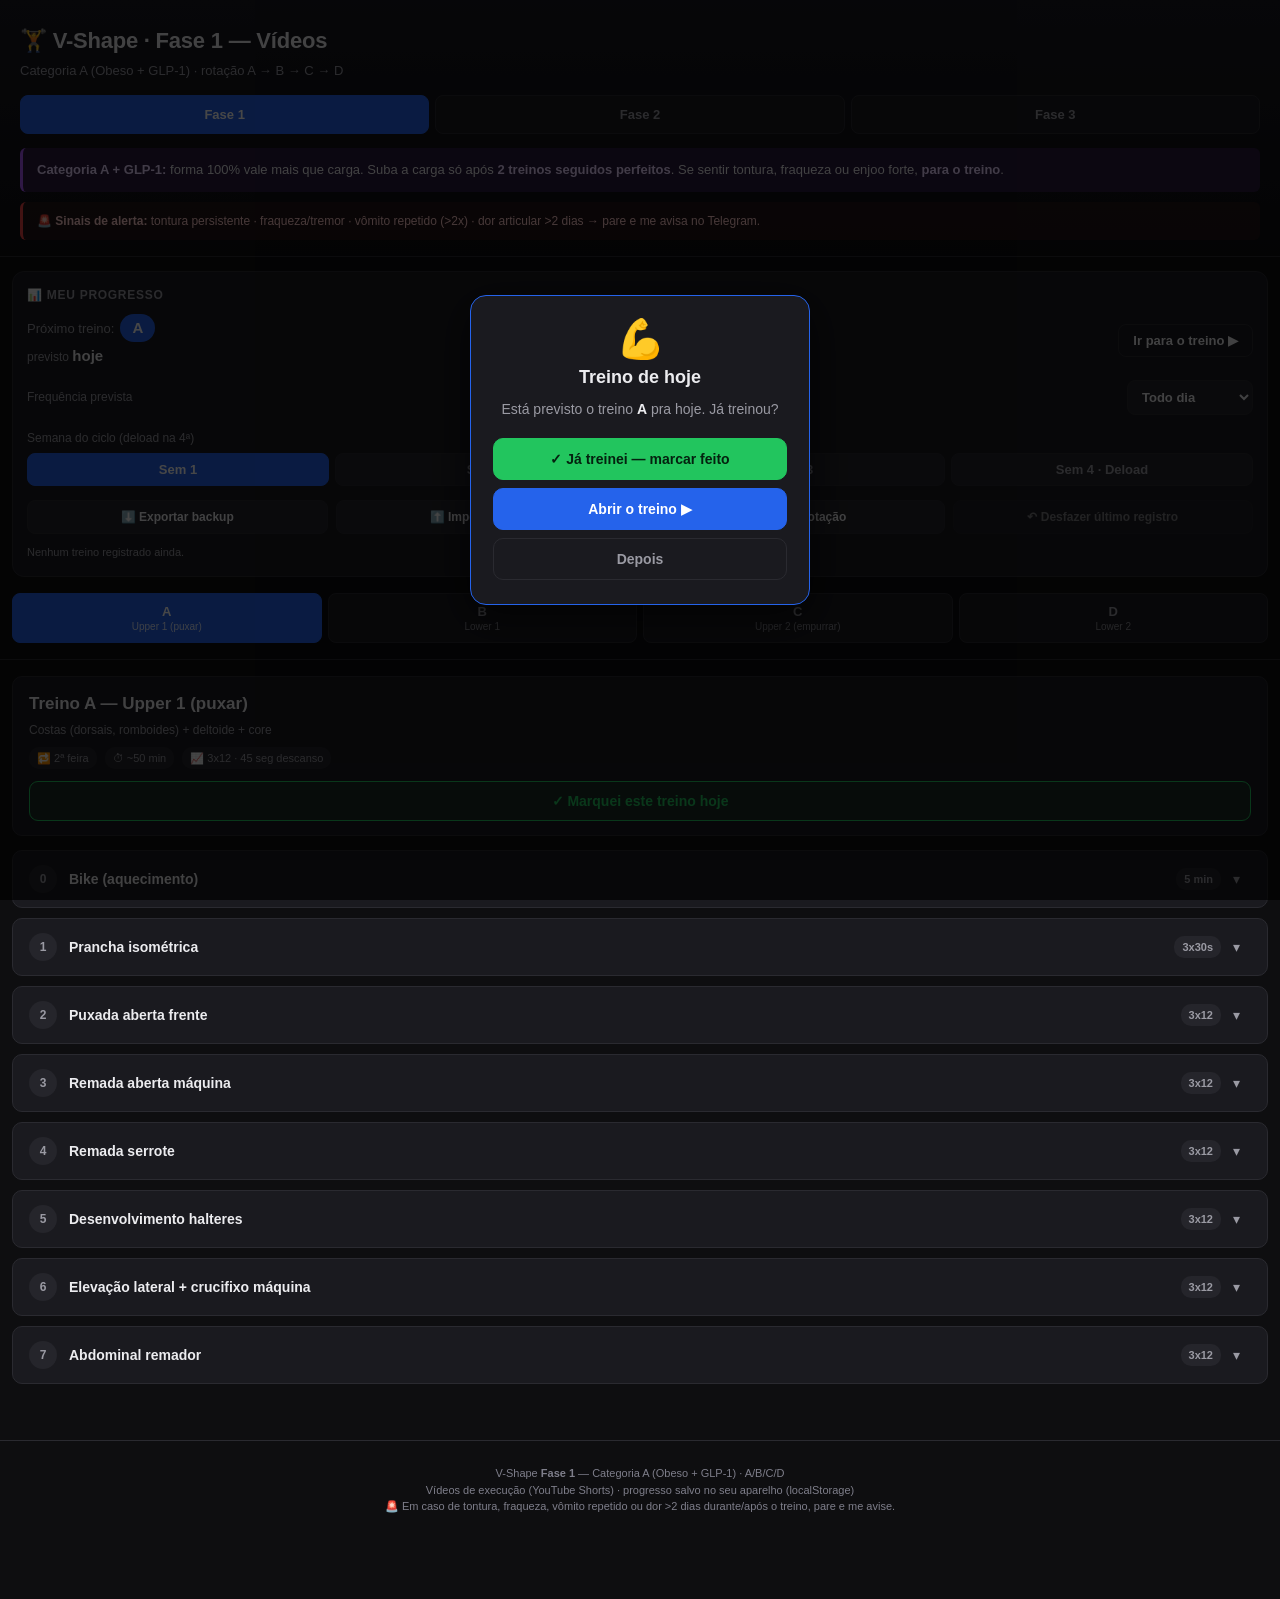
==== commit 2e75a30a: "fix: detalhes menores da auditoria .painel h3→h2 no CSS, dot da série seguinte da prancha marcado co" ====
--- a/index.html
+++ b/index.html
@@ -41,7 +41,7 @@
 
   /* ===== Painel de controle ===== */
   .painel{margin:14px 12px 0;padding:14px 14px 16px;background:var(--bg-card);border:1px solid var(--border);border-radius:12px}
-  .painel h3{font-size:12px;text-transform:uppercase;letter-spacing:.06em;color:var(--fg-dim);margin-bottom:10px}
+  .painel h2{font-size:12px;text-transform:uppercase;letter-spacing:.06em;color:var(--fg-dim);margin-bottom:10px}
   .painel-row{display:flex;flex-wrap:wrap;gap:10px;align-items:center;justify-content:space-between}
   .proximo-box{font-size:13px;color:var(--fg-dim)}
   .proximo-box b{color:var(--fg);font-size:15px}
@@ -708,6 +708,7 @@
     const sub=t.nome.split('—')[1].trim();
     const btn=el('button','tab-btn'+(i===0?' active':''),`${id}<span class="tab-sub">${sub}</span>`);
     btn.dataset.tab=id;
+    btn.setAttribute('role','tab'); btn.setAttribute('aria-selected',String(i===0));
     tabs.appendChild(btn);
 
     const restSeg = t.descanso.includes('1 min') || t.descanso.includes('1min') ? 60 : 45;
@@ -752,9 +753,9 @@
   document.querySelectorAll('nav.tabs button').forEach(btn=>{
     btn.addEventListener('click',()=>{
       const tab=btn.dataset.tab;
-      document.querySelectorAll('nav.tabs button').forEach(b=>b.classList.remove('active'));
+      document.querySelectorAll('nav.tabs button').forEach(b=>{ b.classList.remove('active'); b.setAttribute('aria-selected','false'); });
       document.querySelectorAll('.tab-content').forEach(c=>c.classList.remove('active'));
-      btn.classList.add('active');
+      btn.classList.add('active'); btn.setAttribute('aria-selected','true');
       document.getElementById('tab-'+tab).classList.add('active');
       window.scrollTo({top:0,behavior:'smooth'});
     });
@@ -1092,7 +1093,7 @@
     };
     const pausar=()=>{ if(intervalId){ clearInterval(intervalId); intervalId=null; pausado=true; telaAcesa(t,false); setEstado('pausado'); elPause.textContent='▶ Retomar'; beep(440,100); } else if(pausado){ iniciar(); } };
     const resetar=()=>{ if(intervalId)clearInterval(intervalId); if(descansoIv){clearInterval(descansoIv);descansoIv=null;} intervalId=null; pausado=false; telaAcesa(t,false); serieAtual=1; restante=segundos; setEstado(null); elStart.hidden=false; elPause.hidden=true; elNext.hidden=true; elNext.textContent='Próxima série ▶'; elDots.forEach(d=>d.classList.remove('active','done')); elDots[0].classList.add('active'); render(); };
-    const proxima=()=>{ if(descansoIv){clearInterval(descansoIv);descansoIv=null;} serieAtual++; restante=segundos; elNext.hidden=true; elNext.textContent='Próxima série ▶'; render(); iniciar(); };
+    const proxima=()=>{ if(descansoIv){clearInterval(descansoIv);descansoIv=null;} serieAtual++; elDots[serieAtual-1].classList.add('active'); restante=segundos; elNext.hidden=true; elNext.textContent='Próxima série ▶'; render(); iniciar(); };
     elStart.addEventListener('click',iniciar); elPause.addEventListener('click',pausar); elReset.addEventListener('click',resetar); elNext.addEventListener('click',proxima);
     render();
   });
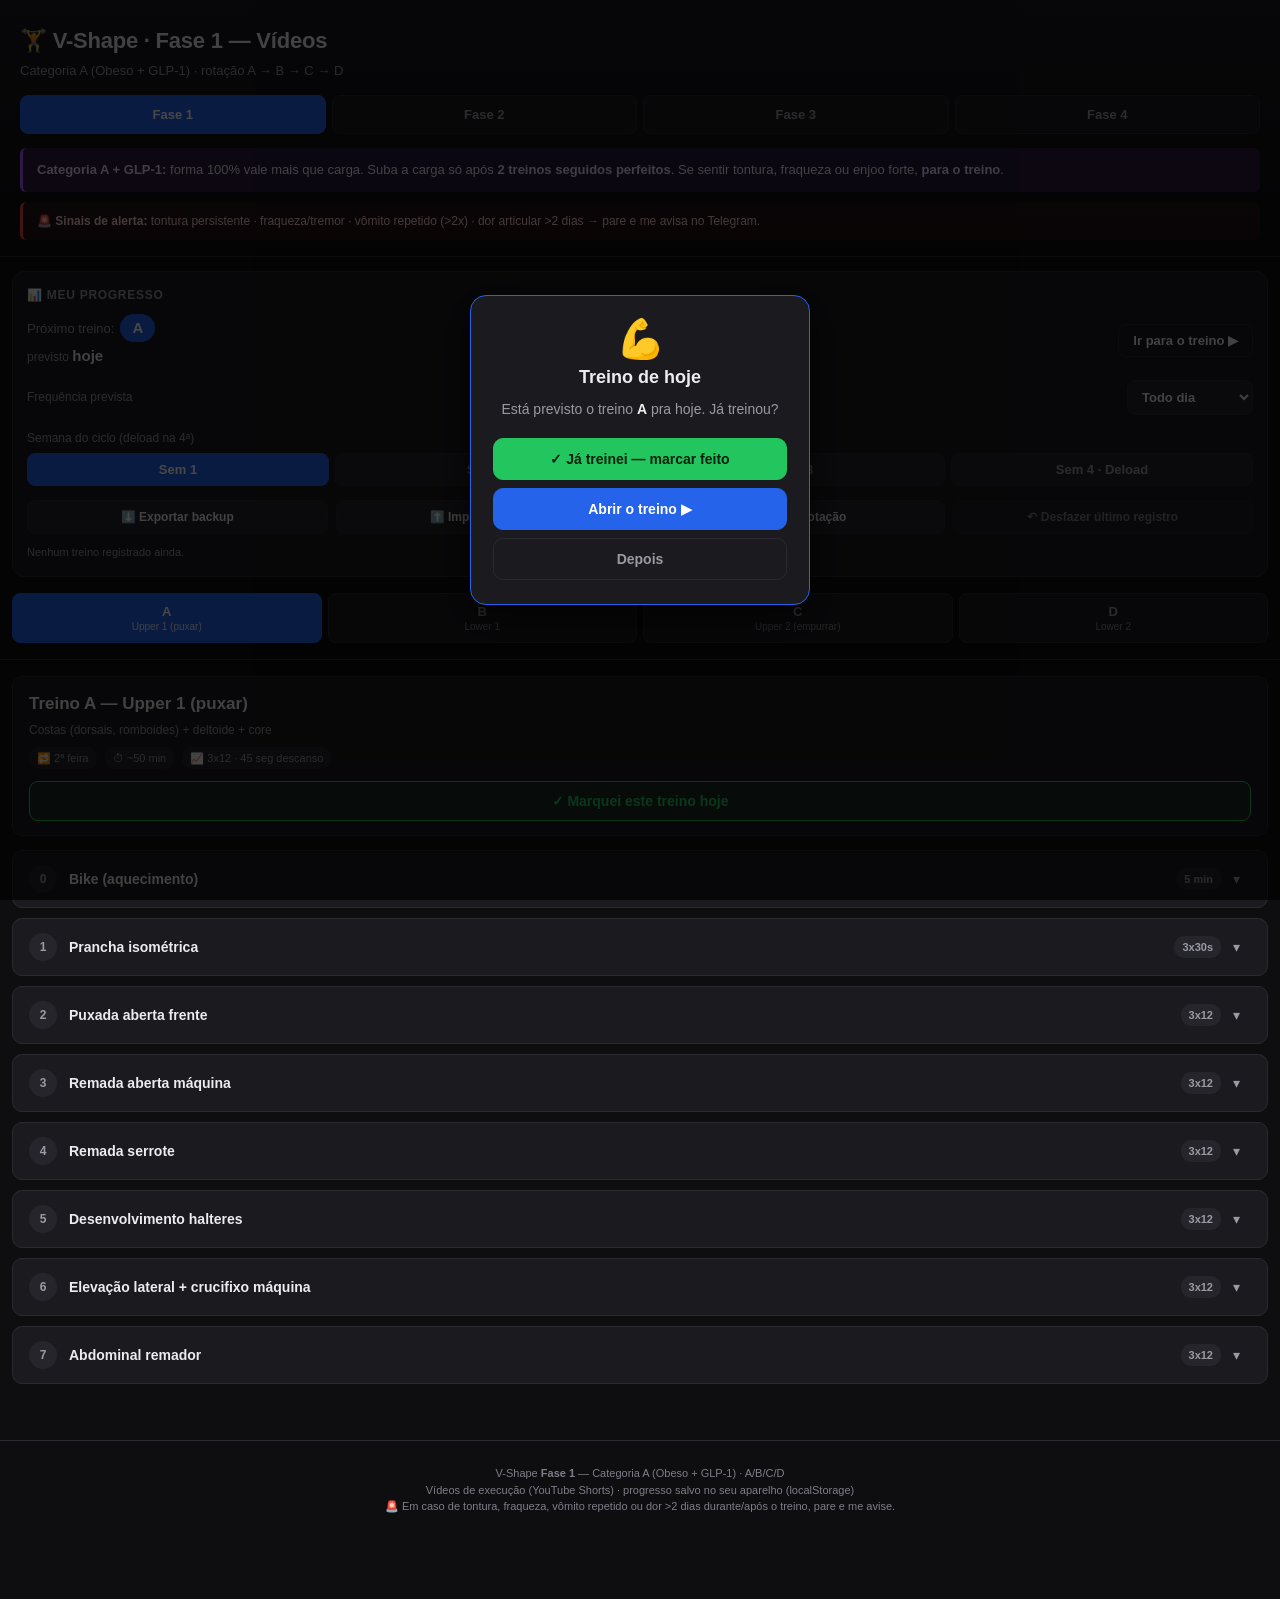
==== commit 19d54c9f: "feat: Fase 4 — Consolidação (Semanas 13-16) Nova fase na estrutura comum: A4 Empurrar, B4 Perna (qua" ====
--- a/index.html
+++ b/index.html
@@ -16,6 +16,7 @@
 <link rel="manifest" href="./manifest.json">
 <link rel="icon" type="image/svg+xml" href="./icon.svg">
 <link rel="apple-touch-icon" href="./apple-touch-icon.png">
+<link rel="stylesheet" href="./app.css">
 <style>
   :root{
     --bg:#0e0e10; --bg-card:#1a1a1f; --bg-soft:#25252b;
@@ -26,83 +27,9 @@
     --roxo:#a855f7; --roxo-soft:#2a1a3e;
     --border:#2a2a30;
   }
-  *{box-sizing:border-box;margin:0;padding:0}
-  html,body{background:var(--bg);color:var(--fg);font-family:-apple-system,BlinkMacSystemFont,"Segoe UI",Roboto,Helvetica,Arial,sans-serif;line-height:1.5}
-  body{padding:0 0 60px;min-height:100vh}
-  header{padding:24px 20px 16px;border-bottom:1px solid var(--border);background:linear-gradient(180deg,#181820,var(--bg))}
-  header h1{font-size:22px;letter-spacing:-.01em}
-  header .sub{font-size:13px;color:var(--fg-dim);margin-top:4px}
-  .fase-switch{display:flex;gap:6px;margin-top:14px}
-  .fase-switch a{flex:1;text-align:center;padding:9px 8px;border-radius:8px;font-size:13px;font-weight:600;text-decoration:none;border:1px solid var(--border);color:var(--fg-dim);background:var(--bg-card)}
-  .fase-switch a.on{background:var(--accent);color:#fff;border-color:var(--accent)}
-  .alerta{margin-top:14px;padding:12px 14px;background:var(--roxo-soft);border-left:3px solid var(--roxo);border-radius:6px;font-size:13px}
-  .alerta strong{color:#e9d5ff}
-  .sinais{margin-top:10px;padding:10px 14px;background:rgba(239,68,68,.08);border-left:3px solid var(--danger);border-radius:6px;font-size:12px;color:#fecaca}
-
-  /* ===== Painel de controle ===== */
-  .painel{margin:14px 12px 0;padding:14px 14px 16px;background:var(--bg-card);border:1px solid var(--border);border-radius:12px}
-  .painel h2{font-size:12px;text-transform:uppercase;letter-spacing:.06em;color:var(--fg-dim);margin-bottom:10px}
-  .painel-row{display:flex;flex-wrap:wrap;gap:10px;align-items:center;justify-content:space-between}
-  .proximo-box{font-size:13px;color:var(--fg-dim)}
-  .proximo-box b{color:var(--fg);font-size:15px}
-  .proximo-tag{display:inline-block;background:var(--accent);color:#fff;font-weight:800;padding:3px 12px;border-radius:20px;font-size:15px;margin-left:6px}
-  .semana-wrap{margin-top:14px}
-  .semana-label{font-size:12px;color:var(--fg-dim);margin-bottom:6px;display:block}
-  .semana-btns{display:flex;gap:6px}
-  .semana-btns button{flex:1;padding:8px 4px;border-radius:8px;border:1px solid var(--border);background:var(--bg-soft);color:var(--fg-dim);font-size:13px;font-weight:700;cursor:pointer}
-  .semana-btns button.on{background:var(--accent);color:#fff;border-color:var(--accent)}
-  .semana-btns button.deload.on{background:var(--warn);color:#000;border-color:var(--warn)}
-  .deload-banner{margin-top:12px;padding:11px 13px;background:var(--warn-soft);border:1px solid var(--warn);border-radius:8px;font-size:13px;color:#fde68a}
-  .deload-banner strong{color:var(--warn)}
-  .painel-actions{display:flex;gap:8px;margin-top:14px;flex-wrap:wrap}
-  .painel-actions button{flex:1;min-width:130px;padding:9px 10px;border-radius:8px;border:1px solid var(--border);background:var(--bg-soft);color:var(--fg);font-size:12px;font-weight:600;cursor:pointer;font-family:inherit}
-  .painel-actions button:hover{border-color:var(--accent)}
-  .painel-actions button:disabled{opacity:.45;cursor:default;border-color:var(--border)}
-  .hist-line{margin-top:10px;font-size:11px;color:var(--fg-mute)}
-  .hist-line span{color:var(--fg-dim)}
-
-  nav.tabs{display:flex;gap:6px;padding:16px 12px;background:var(--bg);position:sticky;top:0;z-index:10;border-bottom:1px solid var(--border);overflow-x:auto}
-  nav.tabs button{flex:1;min-width:90px;padding:10px 8px;background:var(--bg-card);color:var(--fg-dim);border:1px solid var(--border);border-radius:8px;cursor:pointer;font-size:13px;font-weight:600;transition:all .15s}
-  nav.tabs button:hover{border-color:var(--accent);color:var(--fg)}
-  nav.tabs button.active{background:var(--accent);color:#fff;border-color:var(--accent)}
-  nav.tabs button.feito::after{content:"✓";margin-left:5px;color:var(--ok);font-weight:800}
-  nav.tabs button.active.feito::after{color:#fff}
-  nav.tabs .tab-sub{display:block;font-size:10px;font-weight:400;opacity:.85;margin-top:2px}
-  main{padding:16px 12px}
-  .tab-content{display:none;animation:fadeIn .2s}
-  .tab-content.active{display:block}
-  @keyframes fadeIn{from{opacity:0;transform:translateY(4px)}to{opacity:1;transform:none}}
-  .treino-header{padding:14px 16px;background:var(--bg-card);border-radius:10px;margin-bottom:14px;border:1px solid var(--border)}
-  .treino-header h2{font-size:17px;margin-bottom:4px}
-  .treino-header .foco{font-size:12px;color:var(--fg-dim)}
-  .treino-header .meta{display:flex;gap:8px;flex-wrap:wrap;margin-top:8px}
-  .treino-header .meta span{font-size:11px;padding:3px 8px;background:var(--bg-soft);border-radius:10px;color:var(--fg-dim)}
-  .btn-feito{margin-top:12px;width:100%;padding:11px;border-radius:9px;border:1px solid var(--ok);background:rgba(34,197,94,.1);color:var(--ok);font-size:14px;font-weight:700;cursor:pointer;font-family:inherit}
-  .btn-feito:hover{background:rgba(34,197,94,.18)}
-  .btn-feito.done{background:var(--ok);color:#04210f}
 
   details.exercicio{background:var(--bg-card);border:1px solid var(--border);border-radius:10px;margin-bottom:10px;overflow:hidden;transition:border-color .15s}
-  details.exercicio[open]{border-color:var(--accent)}
-  details.exercicio summary{padding:14px 16px;cursor:pointer;list-style:none;display:flex;align-items:center;gap:12px;font-size:14px;font-weight:500;user-select:none}
-  details.exercicio summary::-webkit-details-marker{display:none}
   details.exercicio summary:hover{background:rgba(59,130,246,.05)}
-  .ex-num{flex:0 0 28px;height:28px;background:var(--bg-soft);color:var(--fg-dim);border-radius:50%;display:flex;align-items:center;justify-content:center;font-size:12px;font-weight:700}
-  details.exercicio[open] .ex-num{background:var(--accent);color:#fff}
-  .ex-nome{flex:1;font-weight:600}
-  .ex-serie{font-size:11px;padding:3px 8px;background:var(--bg-soft);color:var(--fg-dim);border-radius:10px;font-weight:600;white-space:nowrap}
-  .ex-toggle{flex:0 0 18px;color:var(--fg-dim);font-size:14px;transition:transform .2s}
-  details.exercicio[open] .ex-toggle{transform:rotate(180deg)}
-  .ex-conteudo{padding:0 16px 16px;display:grid;grid-template-columns:1fr;gap:14px}
-  @media(min-width:760px){.ex-conteudo{grid-template-columns:340px 1fr}}
-  .ex-video{background:#000;border-radius:8px;overflow:hidden;position:relative;aspect-ratio:9/16;max-width:280px;margin:0 auto}
-  .ex-video .video-poster{position:relative;display:block;width:100%;height:100%;background:#000;cursor:pointer;overflow:hidden}
-  .ex-video .video-poster img{width:100%;height:100%;object-fit:cover;display:block;transition:opacity .2s}
-  .ex-video .video-poster:hover img{opacity:.8}
-  .ex-video .play-btn{position:absolute;top:50%;left:50%;transform:translate(-50%,-50%);width:64px;height:64px;background:rgba(255,255,255,.95);border-radius:50%;display:flex;align-items:center;justify-content:center;color:#000;font-size:24px;padding-left:4px;box-shadow:0 4px 12px rgba(0,0,0,.4);transition:transform .15s}
-  .ex-video .video-poster:hover .play-btn{transform:translate(-50%,-50%) scale(1.1)}
-  .ex-video .video-poster iframe{position:absolute;inset:0;width:100%;height:100%;border:0;display:block}
-  .ex-video .yt-link{display:block;text-align:center;padding:8px;background:var(--bg-soft);color:var(--accent);font-size:12px;text-decoration:none;font-weight:600}
-  .ex-video .yt-link:hover{background:var(--accent-soft)}
 
   .combo-videos{display:grid;grid-template-columns:1fr 1fr;gap:8px}
   .combo-videos .combo-video{background:var(--bg-soft);border-radius:8px;padding:8px}
@@ -114,100 +41,16 @@
   .combo-videos .combo-video .video-poster:hover .play-btn{transform:translate(-50%,-50%) scale(1.1)}
   .combo-videos .combo-video .video-poster iframe{position:absolute;inset:0;width:100%;height:100%;border-radius:6px;border:0;display:block}
   .combo-videos .combo-video a.yt-mini{display:block;margin-top:4px;padding:3px 6px;background:var(--bg-card);color:var(--accent);text-align:center;text-decoration:none;font-size:10px;border-radius:4px;font-weight:600}
-
-  .ex-grupo{font-size:12px;color:var(--fg-dim);font-style:italic;margin-bottom:10px;padding-bottom:10px;border-bottom:1px solid var(--border)}
-  .ex-dicas{list-style:none;font-size:13px}
-  .ex-dicas li{padding:5px 0 5px 22px;position:relative;color:var(--fg)}
-  .ex-dicas li::before{position:absolute;left:0;top:5px;font-size:13px;font-weight:700}
-  .ex-dicas li.ok::before{content:"✓";color:var(--ok)}
-  .ex-dicas li.no::before{content:"✗";color:var(--danger)}
-  .ex-respira{margin-top:10px;padding:8px 10px;background:var(--bg-soft);border-radius:6px;font-size:12px;color:var(--fg-dim)}
-  .ex-respira strong{color:var(--fg)}
-  .ex-aviso{margin-top:10px;padding:8px 10px;background:var(--warn-soft);border-left:2px solid var(--warn);border-radius:4px;font-size:12px;color:#fde68a}
   .ex-adapt{margin-top:10px;padding:8px 10px;background:var(--accent-soft);border-left:2px solid var(--accent);border-radius:4px;font-size:12px;color:#bfdbfe}
-  .ex-adapt strong{color:#fff}
-
-  /* ===== Técnica badge + explicação ===== */
-  .tec-badge{display:inline-block;background:var(--roxo-soft);color:#e9d5ff;border:1px solid var(--roxo);font-size:10px;font-weight:700;padding:2px 8px;border-radius:10px;margin-left:6px;text-transform:uppercase;letter-spacing:.03em;white-space:nowrap}
-  .tec-box{margin-bottom:12px;padding:9px 12px;background:var(--roxo-soft);border-left:2px solid var(--roxo);border-radius:6px;font-size:12px;color:#e9d5ff}
-  .tec-box b{color:#fff}
-
-  /* ===== Peso tracker ===== */
-  .peso-track{margin-bottom:12px;padding:11px 12px;background:var(--bg-soft);border-radius:8px;border:1px solid var(--border)}
-  .peso-track .pt-top{display:flex;align-items:center;gap:8px;flex-wrap:wrap}
-  .peso-track label{font-size:11px;color:var(--fg-dim);text-transform:uppercase;letter-spacing:.05em}
-  .peso-track input{width:78px;padding:8px 10px;background:var(--bg-card);border:1px solid var(--border);border-radius:7px;color:var(--fg);font-size:16px;font-weight:700;text-align:center;font-family:inherit}
-  .peso-track input:focus{outline:none;border-color:var(--accent)}
-  .peso-track .un{font-size:13px;color:var(--fg-dim)}
-  .peso-save{padding:8px 14px;background:var(--accent);color:#fff;border:0;border-radius:7px;font-size:13px;font-weight:700;cursor:pointer;font-family:inherit}
-  .peso-save:active{transform:scale(.97)}
-  .peso-info{margin-top:8px;font-size:12px;color:var(--fg-dim);min-height:16px}
-  .peso-info .prog-up{color:var(--ok);font-weight:700}
-  .peso-info .prog-same{color:var(--fg-dim)}
-  .peso-info .prog-down{color:var(--warn);font-weight:700}
-  .peso-deload{margin-top:6px;font-size:12px;color:#fde68a;font-weight:600}
-
-  /* ===== Rest timer inline ===== */
-  .rest-timer{margin-top:12px;display:flex;align-items:center;gap:8px;flex-wrap:wrap}
-  .rest-timer .rt-label{font-size:11px;color:var(--fg-dim);text-transform:uppercase;letter-spacing:.05em}
-  .rest-btn{padding:8px 14px;border-radius:8px;border:1px solid var(--border);background:var(--bg-card);color:var(--fg);font-size:13px;font-weight:700;cursor:pointer;font-family:inherit;font-variant-numeric:tabular-nums}
-  .rest-btn:hover{border-color:var(--accent)}
-  .rest-btn.rodando{background:var(--accent);color:#fff;border-color:var(--accent)}
-  .rest-btn.fim{background:var(--ok);color:#04210f;border-color:var(--ok)}
 
   /* ===== Prancha timer (reuso Fase 1) ===== */
   .prancha-timer{background:var(--bg-soft);border-radius:12px;padding:18px;margin-bottom:14px;text-align:center;border:2px solid var(--border);transition:border-color .2s}
-  .prancha-timer.rodando{border-color:var(--accent)}
-  .prancha-timer.pausado{border-color:var(--warn)}
-  .prancha-timer.pronto{border-color:var(--ok)}
-  .prancha-timer.completo{border-color:var(--ok);background:linear-gradient(180deg,var(--bg-soft),rgba(34,197,94,.08))}
-  .timer-serie{font-size:11px;color:var(--fg-dim);text-transform:uppercase;letter-spacing:.08em;margin-bottom:4px}
-  .timer-relogio{font-size:54px;font-weight:800;color:var(--accent);font-variant-numeric:tabular-nums;line-height:1;margin:6px 0 12px}
-  .prancha-timer.completo .timer-relogio{color:var(--ok);font-size:48px}
-  .timer-progress{height:6px;background:var(--border);border-radius:3px;overflow:hidden;margin-bottom:14px}
-  .timer-progress-bar{height:100%;background:var(--accent);width:0%;transition:width 1s linear}
-  .prancha-timer.completo .timer-progress-bar{background:var(--ok);width:100%!important}
-  .timer-controls{display:flex;gap:8px;justify-content:center;flex-wrap:wrap}
-  .timer-btn{padding:10px 18px;border-radius:8px;border:1px solid var(--border);background:var(--bg-card);color:var(--fg);font-size:14px;font-weight:600;cursor:pointer;transition:all .15s;font-family:inherit}
-  .timer-btn:hover{border-color:var(--accent);transform:translateY(-1px)}
-  .timer-btn-start{background:var(--ok);color:#fff;border-color:var(--ok)}
-  .timer-btn-pause{background:var(--warn);color:#000;border-color:var(--warn)}
-  .timer-btn-next{background:var(--accent);color:#fff;border-color:var(--accent)}
-  .timer-series{display:flex;gap:8px;justify-content:center;margin-top:14px}
-  .serie-dot{width:11px;height:11px;border-radius:50%;background:var(--border);transition:all .2s}
   .serie-dot.active{background:var(--accent);box-shadow:0 0 0 3px rgba(59,130,246,.25)}
-  .serie-dot.done{background:var(--ok)}
-  @keyframes pulse-win{0%,100%{transform:scale(1)}50%{transform:scale(1.06)}}
-  .prancha-timer.completo .timer-relogio{animation:pulse-win .6s 3}
 
   /* carga rotulada (combos/super-série) */
   .peso-track .pt-nome{font-size:12px;color:var(--accent);font-weight:700;flex:1 0 100%;margin-bottom:2px}
-  /* frequência + previsão */
-  .freq-sel{padding:8px 10px;background:var(--bg-soft);border:1px solid var(--border);border-radius:8px;color:var(--fg);font-size:13px;font-weight:600;font-family:inherit}
-  .prev-info{font-size:12px;color:var(--fg-dim);margin-top:3px}
-  .prev-info b{color:var(--fg)}
-  .prev-atraso{color:var(--warn);font-weight:600}
-  /* modal lembrete */
-  .modal-overlay{position:fixed;inset:0;background:rgba(0,0,0,.72);display:flex;align-items:center;justify-content:center;padding:24px;z-index:100;animation:fadeIn .2s}
-  .modal-overlay[hidden]{display:none}
-  .modal-box{background:var(--bg-card);border:1px solid var(--accent);border-radius:16px;padding:24px 22px;max-width:340px;width:100%;text-align:center;box-shadow:0 12px 40px rgba(0,0,0,.6)}
-  .modal-emoji{font-size:38px;line-height:1;margin-bottom:6px}
-  .modal-box h3{font-size:18px;margin-bottom:8px}
-  .modal-box p{font-size:14px;color:var(--fg-dim);margin-bottom:18px}
-  .modal-box p b{color:var(--fg)}
-  .modal-actions{display:flex;flex-direction:column;gap:8px}
-  .modal-btn{padding:12px;border-radius:10px;border:1px solid var(--border);font-size:14px;font-weight:700;cursor:pointer;font-family:inherit}
-  .modal-btn-ok{background:var(--ok);color:#04210f;border-color:var(--ok)}
-  .modal-btn-ir{background:var(--accent);color:#fff;border-color:var(--accent)}
-  .modal-btn-off{background:transparent;color:var(--fg-dim)}
   .ex-aviso-medico{margin-top:10px;padding:10px 12px;background:rgba(239,68,68,.12);border-left:3px solid var(--danger);border-radius:4px;font-size:12px;color:#fecaca}
   .ex-aviso-medico strong{color:var(--danger)}
-  .ex-placeholder-vid{display:flex;align-items:center;justify-content:center;background:var(--bg-soft);aspect-ratio:9/16;max-width:280px;margin:0 auto;border-radius:8px;border:1px dashed var(--border);padding:16px;text-align:center}
-  .ex-placeholder-vid span{color:var(--fg-mute);font-size:12px;line-height:1.5}
-  footer{padding:24px 20px;text-align:center;font-size:11px;color:var(--fg-mute);border-top:1px solid var(--border);margin-top:30px}
-  footer a{color:var(--accent);text-decoration:none}
-  .toast{position:fixed;left:50%;bottom:24px;transform:translateX(-50%) translateY(20px);background:var(--bg-card);border:1px solid var(--accent);color:var(--fg);padding:11px 18px;border-radius:10px;font-size:13px;font-weight:600;opacity:0;pointer-events:none;transition:all .25s;z-index:50;box-shadow:0 8px 24px rgba(0,0,0,.5)}
-  .toast.show{opacity:1;transform:translateX(-50%) translateY(0)}
 </style>
 </head>
 <body>
@@ -219,6 +62,7 @@
     <a href="./index.html" class="on">Fase 1</a>
     <a href="./fase2.html">Fase 2</a>
     <a href="./fase3.html">Fase 3</a>
+    <a href="./fase4.html">Fase 4</a>
   </div>
   <div class="alerta">
     <strong>Categoria A + GLP-1:</strong> forma 100% vale mais que carga. Suba a carga só após <strong>2 treinos seguidos perfeitos</strong>. Se sentir tontura, fraqueza ou enjoo forte, <strong>para o treino</strong>.
@@ -295,6 +139,8 @@
 <div class="toast" id="toast"></div>
 
 <script>
+/* Diferenças desta fase lidas pelo motor comum (app.js) */
+const FASE = { n:1, semanaDeload:4, semanaOffset:0, pranchaPadrao:30, metaDescanso:' descanso' };
 /* =========================================================
    DADOS DA FASE 2  (extraídos do PDF oficial FASE2.pdf)
    ========================================================= */
@@ -482,125 +328,6 @@
   }
 };
 
-const LS = {
-  pesos:'vshape_f1_pesos',
-  semana:'vshape_f1_semana',
-  rotacao:'vshape_f1_rotacao',
-  feitoHoje:'vshape_f1_feitohoje',
-  freq:'vshape_f1_freq'
-};
-const load = (k,def)=>{ try{ const v=localStorage.getItem(k); return v?JSON.parse(v):def; }catch(e){ return def; } };
-const save = (k,v)=>{ try{ localStorage.setItem(k,JSON.stringify(v)); }catch(e){} };
-
-let pesos   = load(LS.pesos, {});                       // {"A2-2":{atual:40,anterior:35}}
-let semana  = load(LS.semana, 1);                       // 1..4
-let rotacao = load(LS.rotacao, {proximo:'A', hist:[]});// {proximo, hist, dataPrevista, atrasadoDe}
-let freq    = load(LS.freq, 1);                         // dias entre treinos previstos
-
-const DELOAD_FATOR = 0.5; // deload = 50% do peso atual
-
-/* =========================================================
-   HELPERS
-   ========================================================= */
-const san = v => String(v==null?"":v).replace(/[<>&]/g,"");
-const el = (tag,cls,html)=>{ const e=document.createElement(tag); if(cls)e.className=cls; if(html!=null)e.innerHTML=html; return e; };
-const hoje = ()=>{ const d=new Date(); return `${d.getFullYear()}-${String(d.getMonth()+1).padStart(2,'0')}-${String(d.getDate()).padStart(2,'0')}`; };
-const fmtData = iso => { const [y,m,d]=iso.split('-'); return `${d}/${m}`; };
-const addDias = (iso,n)=>{ const [y,m,d]=iso.split('-').map(Number); const dt=new Date(y,m-1,d+n); return `${dt.getFullYear()}-${String(dt.getMonth()+1).padStart(2,'0')}-${String(dt.getDate()).padStart(2,'0')}`; };
-// Backup importado: mantém só o que tem o formato esperado (o resto é descartado)
-const DATA_RE=/^\d{4}-\d{2}-\d{2}$/;
-const numOk = v => typeof v==='number' && isFinite(v);
-function validarBackup(d){
-  const ok={};
-  if(!d||typeof d!=='object') return ok;
-  if(d.pesos&&typeof d.pesos==='object'){
-    ok.pesos={};
-    Object.entries(d.pesos).forEach(([k,p])=>{
-      if(!p||!numOk(p.atual)) return;
-      ok.pesos[k]=numOk(p.anterior)?{atual:p.atual,anterior:p.anterior}:{atual:p.atual};
-    });
-  }
-  if(d.rotacao&&typeof d.rotacao==='object'){
-    const r=d.rotacao;
-    ok.rotacao={
-      proximo: ORDEM.includes(r.proximo)?r.proximo:ORDEM[0],
-      hist: Array.isArray(r.hist)?r.hist.filter(h=>h&&ORDEM.includes(h.t)&&DATA_RE.test(h.d)).slice(0,12):[]
-    };
-    if(DATA_RE.test(r.dataPrevista)) ok.rotacao.dataPrevista=r.dataPrevista;
-    if(DATA_RE.test(r.atrasadoDe)) ok.rotacao.atrasadoDe=r.atrasadoDe;
-  }
-  if([1,2,3].includes(d.freq)) ok.freq=d.freq;
-  if([1,2,3,4].includes(d.semana)) ok.semana=d.semana;
-  if(d.feitoHoje&&typeof d.feitoHoje==='object'){
-    ok.feitoHoje={};
-    Object.entries(d.feitoHoje).forEach(([k,v])=>{ if(ORDEM.includes(k)&&DATA_RE.test(v)) ok.feitoHoje[k]=v; });
-  }
-  return ok;
-}
-
-// Agendamento: garante dataPrevista e "rola" pra hoje se estiver vencida
-function ajustarPrevisao(){
-  let mudou=false;
-  if(!rotacao.dataPrevista){ rotacao.dataPrevista=hoje(); mudou=true; }
-  if(rotacao.dataPrevista < hoje()){ rotacao.atrasadoDe=rotacao.atrasadoDe||rotacao.dataPrevista; rotacao.dataPrevista=hoje(); mudou=true; }
-  if(rotacao.dataPrevista > hoje() && rotacao.atrasadoDe){ rotacao.atrasadoDe=null; mudou=true; }
-  if(mudou) save(LS.rotacao,rotacao);
-}
-function textoPrevisao(){
-  const dp=rotacao.dataPrevista;
-  if(!dp) return '';
-  if(dp===hoje()) return rotacao.atrasadoDe
-    ? `previsto <b>hoje</b> · <span class="prev-atraso">atrasado desde ${san(fmtData(rotacao.atrasadoDe))}</span>`
-    : `previsto <b>hoje</b>`;
-  return `previsto p/ ${san(fmtData(dp))}`;
-}
-
-function toast(msg){
-  const t=document.getElementById('toast');
-  t.textContent=msg; t.classList.add('show');
-  clearTimeout(t._to); t._to=setTimeout(()=>t.classList.remove('show'),1800);
-}
-
-function videoPosterHTML(id, alt){
-  return `<a class="video-poster" data-vid="${id}" href="https://www.youtube.com/watch?v=${id}" target="_blank" rel="noopener" aria-label="Assistir ${alt} no YouTube"><img src="https://i.ytimg.com/vi/${id}/hqdefault.jpg" alt="${alt}" loading="lazy"><div class="play-btn">▶</div></a>`;
-}
-
-/* =========================================================
-   RENDER
-   ========================================================= */
-function pranchaHTML(seg){
-  return `<div class="prancha-timer" data-serie-atual="1" data-serie-total="3" data-segundos="${seg}" role="timer" aria-label="Cronometro de prancha">
-    <div class="timer-serie">Série <span class="serie-num">1</span> de 3</div>
-    <div class="timer-relogio" aria-live="polite">${String(Math.floor(seg/60)).padStart(2,'0')}:${String(seg%60).padStart(2,'0')}</div>
-    <div class="timer-progress"><div class="timer-progress-bar"></div></div>
-    <div class="timer-controls">
-      <button class="timer-btn timer-btn-start" type="button">▶ Iniciar</button>
-      <button class="timer-btn timer-btn-pause" type="button" hidden>⏸ Pausar</button>
-      <button class="timer-btn timer-btn-next" type="button" hidden>Próxima série ▶</button>
-      <button class="timer-btn timer-btn-reset" type="button">↻ Resetar</button>
-    </div>
-    <div class="timer-series">
-      <span class="serie-dot active" title="Serie 1"></span>
-      <span class="serie-dot" title="Serie 2"></span>
-      <span class="serie-dot" title="Serie 3"></span>
-    </div>
-  </div>`;
-}
-
-function pesoTrackHTML(key, label){
-  const lbl = label ? `<label class="pt-nome">${label}</label>` : `<label>Carga:</label>`;
-  return `<div class="peso-track" data-key="${key}">
-    <div class="pt-top">
-      ${lbl}
-      <input type="number" inputmode="decimal" step="0.5" min="0" class="peso-input" placeholder="—">
-      <span class="un">kg</span>
-      <button class="peso-save" type="button">salvar</button>
-    </div>
-    <div class="peso-info"></div>
-    <div class="peso-deload" hidden></div>
-  </div>`;
-}
-
 function restTimerHTML(restSeg){
   return `<div class="rest-timer">
     <span class="rt-label">Descanso:</span>
@@ -698,416 +425,7 @@
     </div>
   </details>`;
 }
-
-function render(){
-  const tabs=document.getElementById('tabs');
-  const main=document.getElementById('main');
-  tabs.innerHTML=''; main.innerHTML='';
-  ORDEM.forEach((id,i)=>{
-    const t=TREINOS[id];
-    const sub=t.nome.split('—')[1].trim();
-    const btn=el('button','tab-btn'+(i===0?' active':''),`${id}<span class="tab-sub">${sub}</span>`);
-    btn.dataset.tab=id;
-    btn.setAttribute('role','tab'); btn.setAttribute('aria-selected',String(i===0));
-    tabs.appendChild(btn);
-
-    const restSeg = t.descanso.includes('1 min') || t.descanso.includes('1min') ? 60 : 45;
-    const sec=el('section','tab-content'+(i===0?' active':''));
-    sec.id='tab-'+id;
-    const exHTML = t.ex.map((ex,idx)=>exercicioHTML(id,idx,ex,restSeg)).join('');
-    sec.innerHTML=`<div class="treino-header">
-        <h2>${t.nome}</h2>
-        <div class="foco">${t.foco}</div>
-        <div class="meta"><span>🔁 ${t.dia}</span><span>⏱ ${t.dur}</span><span>📈 ${t.reps} · ${t.descanso} descanso</span></div>
-        <button class="btn-feito" type="button" data-feito="${id}">✓ Marquei este treino hoje</button>
-      </div>${exHTML}`;
-    main.appendChild(sec);
-  });
-
-  wireTabs();
-  wireVideos();
-  wirePesos();
-  wireRest();
-  wireFeito();
-  wireAccordion();
-  setupPranchaTimer();
-  aplicarPesosSalvos();
-  atualizarPainel();
-}
-
-/* =========================================================
-   WIRING
-   ========================================================= */
-// Acordeão: ao abrir um exercício, fecha os outros abertos do mesmo treino
-function wireAccordion(){
-  document.querySelectorAll('details.exercicio').forEach(d=>{
-    d.addEventListener('toggle',()=>{
-      if(!d.open) return;
-      const sec=d.closest('.tab-content')||document;
-      sec.querySelectorAll('details.exercicio[open]').forEach(o=>{ if(o!==d) o.open=false; });
-    });
-  });
-}
-
-function wireTabs(){
-  document.querySelectorAll('nav.tabs button').forEach(btn=>{
-    btn.addEventListener('click',()=>{
-      const tab=btn.dataset.tab;
-      document.querySelectorAll('nav.tabs button').forEach(b=>{ b.classList.remove('active'); b.setAttribute('aria-selected','false'); });
-      document.querySelectorAll('.tab-content').forEach(c=>c.classList.remove('active'));
-      btn.classList.add('active'); btn.setAttribute('aria-selected','true');
-      document.getElementById('tab-'+tab).classList.add('active');
-      window.scrollTo({top:0,behavior:'smooth'});
-    });
-  });
-}
-
-function wireVideos(){
-  document.querySelectorAll('.video-poster').forEach(p=>{
-    p.addEventListener('click',e=>{
-      if(e.metaKey||e.ctrlKey||e.shiftKey) return;
-      e.preventDefault();
-      const vid=p.dataset.vid;
-      if(!vid||p.querySelector('iframe')) return;
-      const iframe=document.createElement('iframe');
-      iframe.src='https://www.youtube-nocookie.com/embed/'+vid+'?autoplay=1&rel=0';
-      iframe.allow='autoplay; encrypted-media; picture-in-picture';iframe.setAttribute('sandbox','allow-scripts allow-same-origin allow-presentation');
-      iframe.allowFullscreen=true;
-      iframe.title=p.querySelector('img')?.alt||'Video';
-      p.appendChild(iframe);
-      setTimeout(()=>{ p.querySelector('img')?.remove(); p.querySelector('.play-btn')?.remove(); },200);
-    });
-  });
-}
-
-/* ---- Peso tracker ---- */
-function wirePesos(){
-  document.querySelectorAll('.peso-track').forEach(pt=>{
-    const key=pt.dataset.key;
-    const input=pt.querySelector('.peso-input');
-    const btn=pt.querySelector('.peso-save');
-    const salvar=()=>{
-      const val=parseFloat(input.value.replace(',','.'));
-      if(isNaN(val)||val<=0){ toast('Digite uma carga válida'); return; }
-      const cur=pesos[key]||{};
-      if(cur.atual!=null && cur.atual!==val){ cur.anterior=cur.atual; }
-      cur.atual=val;
-      pesos[key]=cur;
-      save(LS.pesos,pesos);
-      renderPesoInfo(pt,key);
-      toast('Carga salva: '+val+'kg');
-    };
-    btn.addEventListener('click',salvar);
-    input.addEventListener('keydown',e=>{ if(e.key==='Enter'){ e.preventDefault(); salvar(); }});
-  });
-}
-
-function renderPesoInfo(pt,key){
-  const info=pt.querySelector('.peso-info');
-  const dl=pt.querySelector('.peso-deload');
-  const p=pesos[key];
-  if(!p||p.atual==null){ info.innerHTML='<span class="prog-same">Registre sua carga pra acompanhar a evolução.</span>'; dl.hidden=true; return; }
-  let html=`Atual: <b>${san(p.atual)}kg</b>`;
-  if(p.anterior!=null){
-    const diff=+(p.atual-p.anterior).toFixed(1);
-    if(diff>0) html+=` · anterior ${san(p.anterior)}kg <span class="prog-up">✓ +${san(diff)}kg</span>`;
-    else if(diff<0) html+=` · anterior ${san(p.anterior)}kg <span class="prog-down">▼ ${san(diff)}kg</span>`;
-    else html+=` · <span class="prog-same">manteve</span>`;
-  }
-  info.innerHTML=html;
-  // deload
-  if(semana===4){
-    dl.hidden=false;
-    dl.innerHTML=`⚠️ Deload: use ~<b>${san(Math.round(p.atual*DELOAD_FATOR*2)/2)}kg</b> (${Math.round(DELOAD_FATOR*100)}%), mesmas reps.`;
-  } else { dl.hidden=true; }
-}
-
-function aplicarPesosSalvos(){
-  document.querySelectorAll('.peso-track').forEach(pt=>{
-    const key=pt.dataset.key;
-    if(pesos[key]&&pesos[key].atual!=null) pt.querySelector('.peso-input').value=pesos[key].atual;
-    renderPesoInfo(pt,key);
-  });
-}
-
-/* ---- Rest timer inline ---- */
-let _audioCtx=null;
-function beep(freq,dur){
-  try{
-    if(!_audioCtx) _audioCtx=new (window.AudioContext||window.webkitAudioContext)();
-    const osc=_audioCtx.createOscillator(), gain=_audioCtx.createGain();
-    osc.connect(gain); gain.connect(_audioCtx.destination);
-    osc.frequency.value=freq;
-    gain.gain.setValueAtTime(0.3,_audioCtx.currentTime);
-    gain.gain.exponentialRampToValueAtTime(0.001,_audioCtx.currentTime+dur/1000);
-    osc.start(); osc.stop(_audioCtx.currentTime+dur/1000);
-  }catch(e){}
-}
-function vibrar(p){ if('vibrate' in navigator) try{ navigator.vibrate(p);}catch(e){} }
-// Mantém a tela acesa enquanto algum timer roda (Wake Lock API; sem suporte, não faz nada)
-const _timersAtivos=new Set(); let _wakeLock=null;
-async function pedirWakeLock(){
-  if(!('wakeLock' in navigator) || _wakeLock || document.visibilityState!=='visible') return;
-  try{
-    _wakeLock=await navigator.wakeLock.request('screen');
-    _wakeLock.addEventListener('release',()=>{ _wakeLock=null; });
-    if(!_timersAtivos.size){ _wakeLock.release().catch(()=>{}); _wakeLock=null; }
-  }catch(e){ _wakeLock=null; }
-}
-function telaAcesa(dono,on){
-  if(on) _timersAtivos.add(dono); else _timersAtivos.delete(dono);
-  if(_timersAtivos.size) pedirWakeLock();
-  else if(_wakeLock){ _wakeLock.release().catch(()=>{}); _wakeLock=null; }
-}
-document.addEventListener('visibilitychange',()=>{ if(document.visibilityState==='visible'&&_timersAtivos.size) pedirWakeLock(); });
-
-function wireRest(){
-  document.querySelectorAll('.rest-btn[data-rest]').forEach(btn=>{
-    const base=parseInt(btn.dataset.rest);
-    const label=btn.textContent;
-    btn.addEventListener('click',()=>{
-      if(btn._iv){ // parar/resetar
-        clearInterval(btn._iv); btn._iv=null; telaAcesa(btn,false);
-        btn.classList.remove('rodando','fim'); btn.textContent=label; return;
-      }
-      beep(0,1); // desbloqueia áudio
-      const fim=Date.now()+base*1000; // conta pelo relógio: não atrasa com a tela apagada
-      let s=base;
-      btn.classList.add('rodando'); btn.classList.remove('fim');
-      btn.textContent=s+'s'; telaAcesa(btn,true);
-      btn._iv=setInterval(()=>{
-        const novo=Math.ceil((fim-Date.now())/1000);
-        if(novo===s) return;
-        s=novo;
-        if(s<=3&&s>0) beep(660,90);
-        if(s<=0){
-          clearInterval(btn._iv); btn._iv=null; telaAcesa(btn,false);
-          beep(1200,450); vibrar([200,100,200]);
-          btn.classList.remove('rodando'); btn.classList.add('fim'); btn.textContent='✓ vai!';
-          setTimeout(()=>{ btn.classList.remove('fim'); btn.textContent=label; },2500);
-          return;
-        }
-        btn.textContent=s+'s';
-      },250);
-    });
-  });
-}
-
-/* ---- Marcar treino feito / rotação ---- */
-function marcarTreino(id){
-  const feitos=load(LS.feitoHoje,{});
-  // guarda o estado anterior pro "Desfazer último registro" (1 nível)
-  rotacao.desfazer={t:id,d:hoje(),proximo:rotacao.proximo,dataPrevista:rotacao.dataPrevista||null,atrasadoDe:rotacao.atrasadoDe||null,feitoAntes:feitos[id]||null};
-  // registra no histórico
-  rotacao.hist=rotacao.hist||[];
-  rotacao.hist.unshift({t:id,d:hoje()});
-  rotacao.hist=rotacao.hist.slice(0,12);
-  // avança a rotação: próximo = seguinte a ESTE treino
-  rotacao.proximo=ORDEM[(ORDEM.indexOf(id)+1)%ORDEM.length];
-  // agenda o próximo pela frequência e limpa atraso
-  rotacao.dataPrevista=addDias(hoje(),freq);
-  rotacao.atrasadoDe=null;
-  save(LS.rotacao,rotacao);
-  feitos[id]=hoje(); save(LS.feitoHoje,feitos);
-  const quando = rotacao.dataPrevista===hoje() ? 'hoje' : fmtData(rotacao.dataPrevista);
-  toast(`${id} concluído! Próximo: ${rotacao.proximo} (${quando})`);
-  vibrar([100,50,100]);
-  atualizarPainel();
-}
-function desfazerRegistro(){
-  const u=rotacao.desfazer;
-  if(!u){ toast('Nada pra desfazer'); return; }
-  if(!confirm(`Desfazer o registro de ${u.t} (${fmtData(u.d)})? A rotação volta pra como estava antes.`)) return;
-  const i=(rotacao.hist||[]).findIndex(h=>h.t===u.t&&h.d===u.d);
-  if(i>=0) rotacao.hist.splice(i,1);
-  rotacao.proximo=u.proximo; rotacao.dataPrevista=u.dataPrevista; rotacao.atrasadoDe=u.atrasadoDe;
-  rotacao.desfazer=null; save(LS.rotacao,rotacao);
-  const feitos=load(LS.feitoHoje,{});
-  if(u.feitoAntes) feitos[u.t]=u.feitoAntes; else delete feitos[u.t];
-  save(LS.feitoHoje,feitos);
-  toast(`Registro desfeito — próximo: ${rotacao.proximo}`);
-  atualizarPainel();
-}
-function wireFeito(){
-  document.querySelectorAll('[data-feito]').forEach(btn=>{
-    btn.addEventListener('click',()=>{
-      const id=btn.dataset.feito;
-      if(load(LS.feitoHoje,{})[id]===hoje() && !confirm(`${id} já foi registrado hoje. Registrar de novo?`)) return;
-      marcarTreino(id);
-    });
-  });
-}
-
-/* =========================================================
-   PAINEL
-   ========================================================= */
-function atualizarPainel(){
-  ajustarPrevisao();
-  document.getElementById('proximoTag').textContent=rotacao.proximo;
-  document.getElementById('btnDesfazer').disabled=!rotacao.desfazer;
-  document.getElementById('previsaoInfo').innerHTML=textoPrevisao();
-  const fs=document.getElementById('freqSel'); if(fs) fs.value=String(freq);
-  // semana buttons
-  document.querySelectorAll('#semanaBtns button').forEach(b=>{
-    b.classList.toggle('on', parseInt(b.dataset.sem)===semana);
-  });
-  document.getElementById('deloadBanner').hidden = (semana!==4);
-  // marcar abas feitas hoje
-  const feitos=load(LS.feitoHoje,{});
-  document.querySelectorAll('nav.tabs button').forEach(b=>{
-    b.classList.toggle('feito', feitos[b.dataset.tab]===hoje());
-  });
-  document.querySelectorAll('[data-feito]').forEach(b=>{
-    const done=feitos[b.dataset.feito]===hoje();
-    b.classList.toggle('done',done);
-    b.textContent = done ? '✓ Concluído hoje — toque pra registrar de novo' : '✓ Marquei este treino hoje';
-  });
-  // histórico
-  const hl=document.getElementById('histLine');
-  if(rotacao.hist&&rotacao.hist.length){
-    hl.innerHTML='<span>Últimos:</span> '+rotacao.hist.slice(0,6).map(h=>`${san(h.t)} <span>(${san(fmtData(h.d))})</span>`).join(' · ');
-  } else hl.innerHTML='<span>Nenhum treino registrado ainda.</span>';
-  // atualiza deload em todos os exercícios
-  document.querySelectorAll('.peso-track').forEach(pt=>renderPesoInfo(pt,pt.dataset.key));
-}
-
-function irParaProximo(){
-  const id=rotacao.proximo;
-  const btn=document.querySelector(`nav.tabs button[data-tab="${id}"]`);
-  if(btn) btn.click();
-}
-
-/* ---- Painel actions ---- */
-function wirePainel(){
-  document.querySelectorAll('#semanaBtns button').forEach(b=>{
-    b.addEventListener('click',()=>{ semana=parseInt(b.dataset.sem); save(LS.semana,semana); atualizarPainel(); toast('Semana '+semana+(semana===4?' · DELOAD':'')); });
-  });
-  document.getElementById('irProximo').addEventListener('click',irParaProximo);
-  document.getElementById('freqSel').addEventListener('change',e=>{
-    freq=parseInt(e.target.value)||1; save(LS.freq,freq);
-    toast('Frequência: '+(freq===1?'todo dia':'a cada '+freq+' dias'));
-  });
-  document.getElementById('btnReset').addEventListener('click',()=>{
-    if(!confirm('Resetar a rotação e o histórico? (As cargas salvas serão mantidas)')) return;
-    rotacao={proximo:'A',hist:[]}; save(LS.rotacao,rotacao);
-    save(LS.feitoHoje,{});
-    atualizarPainel(); toast('Rotação resetada — começa no A');
-  });
-  document.getElementById('btnDesfazer').addEventListener('click',desfazerRegistro);
-  document.getElementById('btnExportar').addEventListener('click',()=>{
-    const dump={pesos,semana,rotacao,freq,feitoHoje:load(LS.feitoHoje,{}),_exportado:hoje()};
-    const blob=new Blob([JSON.stringify(dump,null,2)],{type:'application/json'});
-    const a=document.createElement('a');
-    a.href=URL.createObjectURL(blob);
-    a.download='vshape-fase1-backup-'+hoje()+'.json';
-    a.click(); URL.revokeObjectURL(a.href);
-    toast('Backup exportado');
-  });
-  document.getElementById('btnImportar').addEventListener('click',()=>document.getElementById('fileImport').click());
-  document.getElementById('fileImport').addEventListener('change',e=>{
-    const f=e.target.files[0]; if(!f) return;
-    const r=new FileReader();
-    r.onload=()=>{
-      try{
-        const d=validarBackup(JSON.parse(r.result));
-        if(d.pesos){ pesos=d.pesos; save(LS.pesos,pesos); }
-        if(d.semana){ semana=d.semana; save(LS.semana,semana); }
-        if(d.rotacao){ rotacao=d.rotacao; save(LS.rotacao,rotacao); }
-        if(d.freq){ freq=d.freq; save(LS.freq,freq); }
-        if(d.feitoHoje){ save(LS.feitoHoje,d.feitoHoje); }
-        aplicarPesosSalvos(); atualizarPainel();
-        toast('Backup importado ✓');
-      }catch(err){ toast('Arquivo inválido'); }
-    };
-    r.readAsText(f);
-    e.target.value='';
-  });
-
-  // Modal lembrete
-  const modal=document.getElementById('modalLembrete');
-  const fechar=()=>{ modal.hidden=true; };
-  document.getElementById('modalMarcar').addEventListener('click',()=>{ marcarTreino(rotacao.proximo); fechar(); });
-  document.getElementById('modalIr').addEventListener('click',()=>{ fechar(); irParaProximo(); });
-  document.getElementById('modalDepois').addEventListener('click',fechar);
-  modal.addEventListener('click',e=>{ if(e.target===modal) fechar(); });
-}
-
-// Aviso ao abrir: se há treino previsto pra hoje (ou atrasado) e não marcado
-function checarLembrete(){
-  ajustarPrevisao();
-  const feitos=load(LS.feitoHoje,{});
-  const vencido = rotacao.dataPrevista <= hoje();
-  const jaFeitoHoje = feitos[rotacao.proximo]===hoje();
-  if(vencido && !jaFeitoHoje){
-    document.getElementById('modalTxt').innerHTML =
-      `Está previsto o treino <b>${san(rotacao.proximo)}</b> pra hoje${rotacao.atrasadoDe?` <span class="prev-atraso">(atrasado desde ${san(fmtData(rotacao.atrasadoDe))})</span>`:''}. Já treinou?`;
-    document.getElementById('modalLembrete').hidden=false;
-  }
-}
-
-/* =========================================================
-   TIMER DA PRANCHA (reuso Fase 1)
-   ========================================================= */
-function setupPranchaTimer(){
-  document.querySelectorAll('.prancha-timer').forEach(t=>{
-    if(t._wired) return; t._wired=true;
-    const segundos=parseInt(t.dataset.segundos)||30;
-    const totalSeries=parseInt(t.dataset.serieTotal)||3;
-    let serieAtual=1, restante=segundos, intervalId=null, pausado=false, descansoIv=null, fim=0;
-    const REST_ENTRE_SERIES=15; // segundos de descanso visível entre séries da prancha
-    const $=sel=>t.querySelector(sel);
-    const elRelogio=$('.timer-relogio'), elSerieNum=$('.serie-num'), elBar=$('.timer-progress-bar');
-    const elStart=$('.timer-btn-start'), elPause=$('.timer-btn-pause'), elNext=$('.timer-btn-next'), elReset=$('.timer-btn-reset');
-    const elDots=t.querySelectorAll('.serie-dot');
-    const fmt=s=>String(Math.floor(s/60)).padStart(2,'0')+':'+String(s%60).padStart(2,'0');
-    const render=()=>{ elRelogio.textContent=fmt(restante); elSerieNum.textContent=serieAtual; elBar.style.width=((1-restante/segundos)*100)+'%'; };
-    const setEstado=c=>{ t.classList.remove('rodando','pausado','pronto','completo'); if(c)t.classList.add(c); };
-    const iniciar=()=>{
-      if(!_audioCtx) beep(0,1);
-      pausado=false; setEstado('rodando'); elStart.hidden=true; elPause.hidden=false; elPause.textContent='⏸ Pausar';
-      fim=Date.now()+restante*1000; telaAcesa(t,true); // conta pelo relógio: não atrasa com a tela apagada
-      intervalId=setInterval(()=>{
-        const novo=Math.max(0,Math.ceil((fim-Date.now())/1000));
-        if(novo===restante) return;
-        restante=novo; render();
-        if(restante<=3&&restante>0) beep(660,100);
-        if(restante<=0){
-          clearInterval(intervalId); intervalId=null; beep(1200,500); vibrar([200,100,200]);
-          elDots[serieAtual-1].classList.remove('active'); elDots[serieAtual-1].classList.add('done');
-          if(serieAtual<totalSeries){
-            elPause.hidden=true; elNext.hidden=false; elNext.textContent='Pular descanso ▶'; setEstado('pronto');
-            const fimDesc=Date.now()+REST_ENTRE_SERIES*1000;
-            let d=REST_ENTRE_SERIES; elBar.style.width='0%'; elRelogio.textContent='⏱ '+d+'s';
-            descansoIv=setInterval(()=>{
-              const nd=Math.ceil((fimDesc-Date.now())/1000);
-              if(nd===d) return;
-              d=nd;
-              if(d<=3&&d>0) beep(660,90);
-              if(d<=0){ clearInterval(descansoIv); descansoIv=null; proxima(); return; }
-              elRelogio.textContent='⏱ '+d+'s';
-            },250);
-          }
-          else{ elPause.hidden=true; elNext.hidden=true; setEstado('completo'); elRelogio.textContent='✓'; elBar.style.width='100%'; vibrar([100,50,100,50,200]); telaAcesa(t,false); }
-        }
-      },250);
-    };
-    const pausar=()=>{ if(intervalId){ clearInterval(intervalId); intervalId=null; pausado=true; telaAcesa(t,false); setEstado('pausado'); elPause.textContent='▶ Retomar'; beep(440,100); } else if(pausado){ iniciar(); } };
-    const resetar=()=>{ if(intervalId)clearInterval(intervalId); if(descansoIv){clearInterval(descansoIv);descansoIv=null;} intervalId=null; pausado=false; telaAcesa(t,false); serieAtual=1; restante=segundos; setEstado(null); elStart.hidden=false; elPause.hidden=true; elNext.hidden=true; elNext.textContent='Próxima série ▶'; elDots.forEach(d=>d.classList.remove('active','done')); elDots[0].classList.add('active'); render(); };
-    const proxima=()=>{ if(descansoIv){clearInterval(descansoIv);descansoIv=null;} serieAtual++; elDots[serieAtual-1].classList.add('active'); restante=segundos; elNext.hidden=true; elNext.textContent='Próxima série ▶'; render(); iniciar(); };
-    elStart.addEventListener('click',iniciar); elPause.addEventListener('click',pausar); elReset.addEventListener('click',resetar); elNext.addEventListener('click',proxima);
-    render();
-  });
-}
-
-/* =========================================================
-   PWA + INIT
-   ========================================================= */
-if('serviceWorker' in navigator){
-  window.addEventListener('load',()=>{ navigator.serviceWorker.register('./sw.js').catch(()=>{}); });
-}
-render();
-wirePainel();
-checarLembrete();
 </script>
+<script src="./app.js"></script>
 </body>
 </html>
--- a/app.css
+++ b/app.css
@@ -0,0 +1,183 @@
+/* V-Shape — estilo comum das Fases 1, 2 e 3 (cores e regras próprias ficam em cada página) */
+  *{box-sizing:border-box;margin:0;padding:0}
+  html,body{background:var(--bg);color:var(--fg);font-family:-apple-system,BlinkMacSystemFont,"Segoe UI",Roboto,Helvetica,Arial,sans-serif;line-height:1.5}
+  body{padding:0 0 60px;min-height:100vh}
+  header{padding:24px 20px 16px;border-bottom:1px solid var(--border);background:linear-gradient(180deg,#181820,var(--bg))}
+  header h1{font-size:22px;letter-spacing:-.01em}
+  header .sub{font-size:13px;color:var(--fg-dim);margin-top:4px}
+  .fase-switch{display:flex;gap:6px;margin-top:14px}
+  .fase-switch a{flex:1;text-align:center;padding:9px 8px;border-radius:8px;font-size:13px;font-weight:600;text-decoration:none;border:1px solid var(--border);color:var(--fg-dim);background:var(--bg-card)}
+  .fase-switch a.on{background:var(--accent);color:#fff;border-color:var(--accent)}
+  .alerta{margin-top:14px;padding:12px 14px;background:var(--roxo-soft);border-left:3px solid var(--roxo);border-radius:6px;font-size:13px}
+  .alerta strong{color:#e9d5ff}
+  .sinais{margin-top:10px;padding:10px 14px;background:rgba(239,68,68,.08);border-left:3px solid var(--danger);border-radius:6px;font-size:12px;color:#fecaca}
+  /* ===== Painel de controle ===== */
+  .painel{margin:14px 12px 0;padding:14px 14px 16px;background:var(--bg-card);border:1px solid var(--border);border-radius:12px}
+  .painel h2{font-size:12px;text-transform:uppercase;letter-spacing:.06em;color:var(--fg-dim);margin-bottom:10px}
+  .painel-row{display:flex;flex-wrap:wrap;gap:10px;align-items:center;justify-content:space-between}
+  .proximo-box{font-size:13px;color:var(--fg-dim)}
+  .proximo-box b{color:var(--fg);font-size:15px}
+  .proximo-tag{display:inline-block;background:var(--accent);color:#fff;font-weight:800;padding:3px 12px;border-radius:20px;font-size:15px;margin-left:6px}
+  .semana-wrap{margin-top:14px}
+  .semana-label{font-size:12px;color:var(--fg-dim);margin-bottom:6px;display:block}
+  .semana-btns{display:flex;gap:6px}
+  .semana-btns button{flex:1;padding:8px 4px;border-radius:8px;border:1px solid var(--border);background:var(--bg-soft);color:var(--fg-dim);font-size:13px;font-weight:700;cursor:pointer}
+  .semana-btns button.on{background:var(--accent);color:#fff;border-color:var(--accent)}
+  .semana-btns button.deload.on{background:var(--warn);color:#000;border-color:var(--warn)}
+  .deload-banner{margin-top:12px;padding:11px 13px;background:var(--warn-soft);border:1px solid var(--warn);border-radius:8px;font-size:13px;color:#fde68a}
+  .deload-banner strong{color:var(--warn)}
+  .painel-actions{display:flex;gap:8px;margin-top:14px;flex-wrap:wrap}
+  .painel-actions button{flex:1;min-width:130px;padding:9px 10px;border-radius:8px;border:1px solid var(--border);background:var(--bg-soft);color:var(--fg);font-size:12px;font-weight:600;cursor:pointer;font-family:inherit}
+  .painel-actions button:hover{border-color:var(--accent)}
+  .painel-actions button:disabled{opacity:.45;cursor:default;border-color:var(--border)}
+  .hist-line{margin-top:10px;font-size:11px;color:var(--fg-mute)}
+  .hist-line span{color:var(--fg-dim)}
+  nav.tabs{display:flex;gap:6px;padding:16px 12px;background:var(--bg);position:sticky;top:0;z-index:10;border-bottom:1px solid var(--border);overflow-x:auto}
+  nav.tabs button{flex:1;min-width:90px;padding:10px 8px;background:var(--bg-card);color:var(--fg-dim);border:1px solid var(--border);border-radius:8px;cursor:pointer;font-size:13px;font-weight:600;transition:all .15s}
+  nav.tabs button:hover{border-color:var(--accent);color:var(--fg)}
+  nav.tabs button.active{background:var(--accent);color:#fff;border-color:var(--accent)}
+  nav.tabs button.feito::after{content:"✓";margin-left:5px;color:var(--ok);font-weight:800}
+  nav.tabs button.active.feito::after{color:#fff}
+  nav.tabs .tab-sub{display:block;font-size:10px;font-weight:400;opacity:.85;margin-top:2px}
+  main{padding:16px 12px}
+  .tab-content{display:none;animation:fadeIn .2s}
+  .tab-content.active{display:block}
+  @keyframes fadeIn{from{opacity:0;transform:translateY(4px)}to{opacity:1;transform:none}}
+  .treino-header{padding:14px 16px;background:var(--bg-card);border-radius:10px;margin-bottom:14px;border:1px solid var(--border)}
+  .treino-header h2{font-size:17px;margin-bottom:4px}
+  .treino-header .foco{font-size:12px;color:var(--fg-dim)}
+  .treino-header .meta{display:flex;gap:8px;flex-wrap:wrap;margin-top:8px}
+  .treino-header .meta span{font-size:11px;padding:3px 8px;background:var(--bg-soft);border-radius:10px;color:var(--fg-dim)}
+  .btn-feito{margin-top:12px;width:100%;padding:11px;border-radius:9px;border:1px solid var(--ok);background:rgba(34,197,94,.1);color:var(--ok);font-size:14px;font-weight:700;cursor:pointer;font-family:inherit}
+  .btn-feito:hover{background:rgba(34,197,94,.18)}
+  .btn-feito.done{background:var(--ok);color:#04210f}
+  details.exercicio[open]{border-color:var(--accent)}
+  details.exercicio summary{padding:14px 16px;cursor:pointer;list-style:none;display:flex;align-items:center;gap:12px;font-size:14px;font-weight:500;user-select:none}
+  details.exercicio summary::-webkit-details-marker{display:none}
+  .ex-num{flex:0 0 28px;height:28px;background:var(--bg-soft);color:var(--fg-dim);border-radius:50%;display:flex;align-items:center;justify-content:center;font-size:12px;font-weight:700}
+  details.exercicio[open] .ex-num{background:var(--accent);color:#fff}
+  .ex-nome{flex:1;font-weight:600}
+  .ex-serie{font-size:11px;padding:3px 8px;background:var(--bg-soft);color:var(--fg-dim);border-radius:10px;font-weight:600;white-space:nowrap}
+  .ex-toggle{flex:0 0 18px;color:var(--fg-dim);font-size:14px;transition:transform .2s}
+  details.exercicio[open] .ex-toggle{transform:rotate(180deg)}
+  .ex-conteudo{padding:0 16px 16px;display:grid;grid-template-columns:1fr;gap:14px}
+  @media(min-width:760px){.ex-conteudo{grid-template-columns:340px 1fr}}
+  .ex-video{background:#000;border-radius:8px;overflow:hidden;position:relative;aspect-ratio:9/16;max-width:280px;margin:0 auto}
+  .ex-video .video-poster{position:relative;display:block;width:100%;height:100%;background:#000;cursor:pointer;overflow:hidden}
+  .ex-video .video-poster img{width:100%;height:100%;object-fit:cover;display:block;transition:opacity .2s}
+  .ex-video .video-poster:hover img{opacity:.8}
+  .ex-video .play-btn{position:absolute;top:50%;left:50%;transform:translate(-50%,-50%);width:64px;height:64px;background:rgba(255,255,255,.95);border-radius:50%;display:flex;align-items:center;justify-content:center;color:#000;font-size:24px;padding-left:4px;box-shadow:0 4px 12px rgba(0,0,0,.4);transition:transform .15s}
+  .ex-video .video-poster:hover .play-btn{transform:translate(-50%,-50%) scale(1.1)}
+  .ex-video .video-poster iframe{position:absolute;inset:0;width:100%;height:100%;border:0;display:block}
+  .ex-video .yt-link{display:block;text-align:center;padding:8px;background:var(--bg-soft);color:var(--accent);font-size:12px;text-decoration:none;font-weight:600}
+  .ex-video .yt-link:hover{background:var(--accent-soft)}
+  .ex-grupo{font-size:12px;color:var(--fg-dim);font-style:italic;margin-bottom:10px;padding-bottom:10px;border-bottom:1px solid var(--border)}
+  .ex-dicas{list-style:none;font-size:13px}
+  .ex-dicas li{padding:5px 0 5px 22px;position:relative;color:var(--fg)}
+  .ex-dicas li::before{position:absolute;left:0;top:5px;font-size:13px;font-weight:700}
+  .ex-dicas li.ok::before{content:"✓";color:var(--ok)}
+  .ex-dicas li.no::before{content:"✗";color:var(--danger)}
+  .ex-respira{margin-top:10px;padding:8px 10px;background:var(--bg-soft);border-radius:6px;font-size:12px;color:var(--fg-dim)}
+  .ex-respira strong{color:var(--fg)}
+  .ex-aviso{margin-top:10px;padding:8px 10px;background:var(--warn-soft);border-left:2px solid var(--warn);border-radius:4px;font-size:12px;color:#fde68a}
+  .ex-adapt strong{color:#fff}
+  /* ===== Peso tracker ===== */
+  .peso-track{margin-bottom:12px;padding:11px 12px;background:var(--bg-soft);border-radius:8px;border:1px solid var(--border)}
+  .peso-track .pt-top{display:flex;align-items:center;gap:8px;flex-wrap:wrap}
+  .peso-track label{font-size:11px;color:var(--fg-dim);text-transform:uppercase;letter-spacing:.05em}
+  .peso-track input{width:78px;padding:8px 10px;background:var(--bg-card);border:1px solid var(--border);border-radius:7px;color:var(--fg);font-size:16px;font-weight:700;text-align:center;font-family:inherit}
+  .peso-track input:focus{outline:none;border-color:var(--accent)}
+  .peso-track .un{font-size:13px;color:var(--fg-dim)}
+  .peso-save{padding:8px 14px;background:var(--accent);color:#fff;border:0;border-radius:7px;font-size:13px;font-weight:700;cursor:pointer;font-family:inherit}
+  .peso-save:active{transform:scale(.97)}
+  .peso-info{margin-top:8px;font-size:12px;color:var(--fg-dim);min-height:16px}
+  .peso-info .prog-up{color:var(--ok);font-weight:700}
+  .peso-info .prog-same{color:var(--fg-dim)}
+  .peso-info .prog-down{color:var(--warn);font-weight:700}
+  .peso-deload{margin-top:6px;font-size:12px;color:#fde68a;font-weight:600}
+  /* ===== Rest timer inline ===== */
+  .rest-timer{margin-top:12px;display:flex;align-items:center;gap:8px;flex-wrap:wrap}
+  .rest-timer .rt-label{font-size:11px;color:var(--fg-dim);text-transform:uppercase;letter-spacing:.05em}
+  .rest-btn{padding:8px 14px;border-radius:8px;border:1px solid var(--border);background:var(--bg-card);color:var(--fg);font-size:13px;font-weight:700;cursor:pointer;font-family:inherit;font-variant-numeric:tabular-nums}
+  .rest-btn:hover{border-color:var(--accent)}
+  .rest-btn.rodando{background:var(--accent);color:#fff;border-color:var(--accent)}
+  .rest-btn.fim{background:var(--ok);color:#04210f;border-color:var(--ok)}
+  .prancha-timer.rodando{border-color:var(--accent)}
+  .prancha-timer.pausado{border-color:var(--warn)}
+  .prancha-timer.pronto{border-color:var(--ok)}
+  .prancha-timer.completo{border-color:var(--ok);background:linear-gradient(180deg,var(--bg-soft),rgba(34,197,94,.08))}
+  .timer-serie{font-size:11px;color:var(--fg-dim);text-transform:uppercase;letter-spacing:.08em;margin-bottom:4px}
+  .timer-relogio{font-size:54px;font-weight:800;color:var(--accent);font-variant-numeric:tabular-nums;line-height:1;margin:6px 0 12px}
+  .prancha-timer.completo .timer-relogio{color:var(--ok);font-size:48px}
+  .timer-progress{height:6px;background:var(--border);border-radius:3px;overflow:hidden;margin-bottom:14px}
+  .timer-progress-bar{height:100%;background:var(--accent);width:0%;transition:width 1s linear}
+  .prancha-timer.completo .timer-progress-bar{background:var(--ok);width:100%!important}
+  .timer-controls{display:flex;gap:8px;justify-content:center;flex-wrap:wrap}
+  .timer-btn{padding:10px 18px;border-radius:8px;border:1px solid var(--border);background:var(--bg-card);color:var(--fg);font-size:14px;font-weight:600;cursor:pointer;transition:all .15s;font-family:inherit}
+  .timer-btn:hover{border-color:var(--accent);transform:translateY(-1px)}
+  .timer-btn-start{background:var(--ok);color:#fff;border-color:var(--ok)}
+  .timer-btn-pause{background:var(--warn);color:#000;border-color:var(--warn)}
+  .timer-btn-next{background:var(--accent);color:#fff;border-color:var(--accent)}
+  .timer-series{display:flex;gap:8px;justify-content:center;margin-top:14px}
+  .serie-dot{width:11px;height:11px;border-radius:50%;background:var(--border);transition:all .2s}
+  .serie-dot.done{background:var(--ok)}
+  @keyframes pulse-win{0%,100%{transform:scale(1)}50%{transform:scale(1.06)}}
+  .prancha-timer.completo .timer-relogio{animation:pulse-win .6s 3}
+  /* frequência + previsão */
+  .freq-sel{padding:8px 10px;background:var(--bg-soft);border:1px solid var(--border);border-radius:8px;color:var(--fg);font-size:13px;font-weight:600;font-family:inherit}
+  .prev-info{font-size:12px;color:var(--fg-dim);margin-top:3px}
+  .prev-info b{color:var(--fg)}
+  .prev-atraso{color:var(--warn);font-weight:600}
+  /* modal lembrete */
+  .modal-overlay{position:fixed;inset:0;background:rgba(0,0,0,.72);display:flex;align-items:center;justify-content:center;padding:24px;z-index:100;animation:fadeIn .2s}
+  .modal-overlay[hidden]{display:none}
+  .modal-box{background:var(--bg-card);border:1px solid var(--accent);border-radius:16px;padding:24px 22px;max-width:340px;width:100%;text-align:center;box-shadow:0 12px 40px rgba(0,0,0,.6)}
+  .modal-emoji{font-size:38px;line-height:1;margin-bottom:6px}
+  .modal-box h3{font-size:18px;margin-bottom:8px}
+  .modal-box p{font-size:14px;color:var(--fg-dim);margin-bottom:18px}
+  .modal-box p b{color:var(--fg)}
+  .modal-actions{display:flex;flex-direction:column;gap:8px}
+  .modal-btn{padding:12px;border-radius:10px;border:1px solid var(--border);font-size:14px;font-weight:700;cursor:pointer;font-family:inherit}
+  .modal-btn-ok{background:var(--ok);color:#04210f;border-color:var(--ok)}
+  .modal-btn-ir{background:var(--accent);color:#fff;border-color:var(--accent)}
+  .modal-btn-off{background:transparent;color:var(--fg-dim)}
+  .ex-placeholder-vid{display:flex;align-items:center;justify-content:center;background:var(--bg-soft);aspect-ratio:9/16;max-width:280px;margin:0 auto;border-radius:8px;border:1px dashed var(--border);padding:16px;text-align:center}
+  .ex-placeholder-vid span{color:var(--fg-mute);font-size:12px;line-height:1.5}
+  footer{padding:24px 20px;text-align:center;font-size:11px;color:var(--fg-mute);border-top:1px solid var(--border);margin-top:30px}
+  footer a{color:var(--accent);text-decoration:none}
+  .toast{position:fixed;left:50%;bottom:24px;transform:translateX(-50%) translateY(20px);background:var(--bg-card);border:1px solid var(--accent);color:var(--fg);padding:11px 18px;border-radius:10px;font-size:13px;font-weight:600;opacity:0;pointer-events:none;transition:all .25s;z-index:50;box-shadow:0 8px 24px rgba(0,0,0,.5)}
+  .toast.show{opacity:1;transform:translateX(-50%) translateY(0)}
+
+/* ===== Técnica (badge + explicação) — Fases 1, 2 e 4 ===== */
+  .tec-badge{display:inline-block;background:var(--roxo-soft);color:#e9d5ff;border:1px solid var(--roxo);font-size:10px;font-weight:700;padding:2px 8px;border-radius:10px;margin-left:6px;text-transform:uppercase;letter-spacing:.03em;white-space:nowrap}
+  .tec-box{margin-bottom:12px;padding:9px 12px;background:var(--roxo-soft);border-left:2px solid var(--roxo);border-radius:6px;font-size:12px;color:#e9d5ff}
+  .tec-box b{color:#fff}
+
+/* ===== Triset / grupos de exercícios — Fases 3 e 4 ===== */
+  .triset-grid{display:grid;grid-template-columns:1fr;gap:12px;margin-bottom:14px}
+  @media(min-width:760px){.triset-grid{grid-template-columns:1fr 1fr 1fr}}
+  .triset-ex{background:var(--bg-soft);border-radius:10px;padding:12px;border:1px solid var(--border)}
+  .triset-ex-nome{font-size:13px;font-weight:700;color:var(--fg);margin-bottom:4px}
+  .triset-ex-grupo{font-size:11px;color:var(--fg-dim);font-style:italic;margin-bottom:8px}
+  .triset-ex-video{background:#000;border-radius:8px;overflow:hidden;position:relative;aspect-ratio:9/16;max-width:240px;margin:0 auto 8px}
+  .triset-ex-video .video-poster{position:relative;display:block;width:100%;height:100%;background:#000;cursor:pointer;overflow:hidden}
+  .triset-ex-video .video-poster img{width:100%;height:100%;object-fit:cover;display:block;transition:opacity .2s}
+  .triset-ex-video .video-poster:hover img{opacity:.8}
+  .triset-ex-video .play-btn{position:absolute;top:50%;left:50%;transform:translate(-50%,-50%);width:48px;height:48px;background:rgba(255,255,255,.95);border-radius:50%;display:flex;align-items:center;justify-content:center;color:#000;font-size:18px;padding-left:3px;box-shadow:0 2px 6px rgba(0,0,0,.4)}
+  .triset-ex-dicas{list-style:none;font-size:11px}
+  .triset-ex-dicas li{padding:2px 0 2px 18px;position:relative;color:var(--fg-dim)}
+  .triset-ex-dicas li::before{position:absolute;left:0;top:2px;font-size:11px;font-weight:700}
+  .triset-ex-dicas li.ok::before{content:"✓";color:var(--ok)}
+  .triset-ex-dicas li.no::before{content:"✗";color:var(--danger)}
+  .triset-ex-video .yt-mini{display:block;margin-top:4px;padding:3px 6px;background:var(--bg-card);color:var(--accent);text-align:center;text-decoration:none;font-size:10px;border-radius:4px;font-weight:600}
+  .triset-placeholder{display:flex;align-items:center;justify-content:center;background:var(--bg-soft);aspect-ratio:9/16;max-width:240px;margin:0 auto 8px;border-radius:8px;border:1px dashed var(--border);padding:12px;text-align:center}
+  .triset-placeholder span{color:var(--fg-mute);font-size:11px;line-height:1.4}
+  .triset-flow{margin-top:10px;padding:10px 12px;background:var(--bg-soft);border-radius:8px;border:1px solid var(--border)}
+  .triset-flow .tf-title{font-size:12px;color:var(--accent);font-weight:700;margin-bottom:6px}
+  .triset-flow ol{margin:0;padding-left:20px;font-size:12px;color:var(--fg-dim)}
+  .triset-flow ol li{margin-bottom:2px}
+
+/* ===== Box de cardio — Fases 3 e 4 ===== */
+  .cardio-box{margin-top:16px;padding:12px 14px;background:var(--accent-soft);border:1px solid var(--accent);border-radius:10px;font-size:13px;color:#e9d5ff}
+  .cardio-box strong{color:var(--roxo)}
+  .cardio-box p{margin-top:4px;color:var(--fg-dim)}
